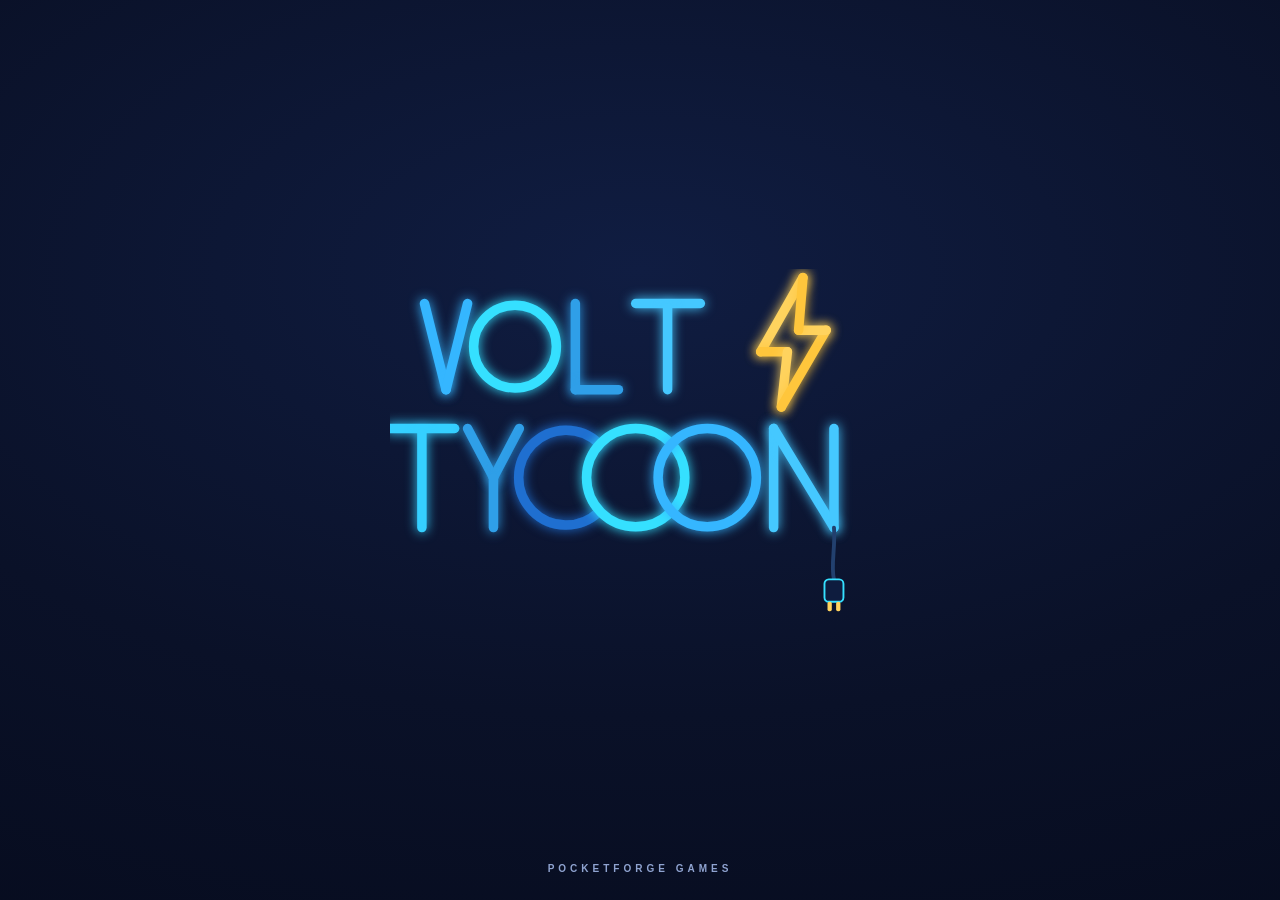
==== index.html @ 029d3f9e "Volt Tycoon web + privacy" ====
<!doctype html>
<html lang="en">
  <head>
    <meta charset="UTF-8" />
    <meta name="viewport" content="width=device-width, initial-scale=1.0, maximum-scale=1.0, user-scalable=no, viewport-fit=cover" />
    <meta name="theme-color" content="#0a1128" />
    <link rel="icon" href="./favicon.svg" type="image/svg+xml" />
    <title>Volt Tycoon</title>
    <script type="module" crossorigin src="./assets/index-CHQC8pPp.js"></script>
    <link rel="stylesheet" crossorigin href="./assets/index-B5p1JgAr.css">
  </head>
  <body>
    <!-- Açılış: logonun HER tüpü (harf çizgileri + şimşek kenarları) ayrı
         floresan lamba gibi dağınık sırayla pıtırdayarak yanar;
         fiş, N'nin dibinden kısa kabloyla sarkıp sallanır -->
    <div id="boot">
      <svg class="boot-logo" viewBox="20 0 580 420" xmlns="http://www.w3.org/2000/svg">
        <g class="boot-off">
          <path d="M60 40 L85 140"/><path d="M110 40 L85 140"/>
          <circle cx="165" cy="90" r="48"/>
          <path d="M235 40 V140"/><path d="M235 140 H285"/>
          <path d="M305 40 H380"/><path d="M342 45 V140"/>
          <path d="M499 10 L450 96"/><path d="M450 96 H481"/>
          <path d="M481 96 L474 160"/><path d="M474 160 L526 71"/>
          <path d="M526 71 H494"/><path d="M494 71 L499 10"/>
          <path d="M20 185 H95"/><path d="M57 190 V300"/>
          <path d="M110 185 L140 242"/><path d="M170 185 L140 242"/><path d="M140 242 V300"/>
          <path d="M262 202 A55 55 0 1 0 262 282"/>
          <circle cx="305" cy="242" r="57"/>
          <circle cx="388" cy="242" r="57"/>
          <path d="M465 300 V185"/><path d="M465 185 L535 300"/><path d="M535 300 V185"/>
        </g>
        <g class="boot-on">
          <path style="color:#35b6ff" d="M60 40 L85 140"/>
          <path style="color:#35b6ff" d="M110 40 L85 140"/>
          <circle style="color:#35e0ff" cx="165" cy="90" r="48"/>
          <path style="color:#2f9fe8" d="M235 40 V140"/>
          <path style="color:#2f9fe8" d="M235 140 H285"/>
          <path style="color:#45c8ff" d="M305 40 H380"/>
          <path style="color:#45c8ff" d="M342 45 V140"/>
          <path style="color:#ffd35e" d="M499 10 L450 96"/>
          <path style="color:#ffc63c" d="M450 96 H481"/>
          <path style="color:#ffd35e" d="M481 96 L474 160"/>
          <path style="color:#ffc63c" d="M474 160 L526 71"/>
          <path style="color:#ffd35e" d="M526 71 H494"/>
          <path style="color:#ffc63c" d="M494 71 L499 10"/>
          <path style="color:#35d0ff" d="M20 185 H95"/>
          <path style="color:#35d0ff" d="M57 190 V300"/>
          <path style="color:#2f9fe8" d="M110 185 L140 242"/>
          <path style="color:#2f9fe8" d="M170 185 L140 242"/>
          <path style="color:#2f9fe8" d="M140 242 V300"/>
          <path style="color:#1f6fd0" d="M262 202 A55 55 0 1 0 262 282"/>
          <circle style="color:#35e0ff" cx="305" cy="242" r="57"/>
          <circle style="color:#35b6ff" cx="388" cy="242" r="57"/>
          <path style="color:#45c8ff" d="M465 300 V185"/>
          <path style="color:#45c8ff" d="M465 185 L535 300"/>
          <path style="color:#45c8ff" d="M535 300 V185"/>
        </g>
        <g class="boot-plug">
          <path d="M535 300 C537 322 531 344 535 360" stroke="#22406e" stroke-width="4.5" fill="none" stroke-linecap="round"/>
          <g transform="translate(535 360)">
            <rect x="-11" y="0" width="22" height="26" rx="5" fill="#0e1c3e" stroke="#35e0ff" stroke-width="2.2"/>
            <circle cx="0" cy="10" r="3" fill="#35e0ff" class="boot-led"/>
            <rect x="-7.5" y="26" width="5" height="11" rx="2" fill="#ffd35e"/>
            <rect x="2.5" y="26" width="5" height="11" rx="2" fill="#ffd35e"/>
          </g>
        </g>
      </svg>
      <div class="boot-sub">POCKETFORGE GAMES</div>
    </div>
    <div id="app">
      <header id="hud"></header>
      <div id="eventbar"></div>
      <div id="debtbar"></div>
      <main id="content"></main>
      <div id="ticker"></div>
      <nav id="tabbar"></nav>
    </div>
    <div id="toasts"></div>
  </body>
</html>
---- assets/index-B5p1JgAr.css ----
:root{--bg-0: #060b1d;--bg-1: #0a1128;--bg-2: #0f1a3d;--panel: #101b3ccc;--panel-solid: #111c3e;--line: #223061;--text: #dfe9ff;--text-dim: #8fa3d0;--cyan: #3ef0c8;--blue: #41b0ff;--lime: #c8f43e;--gold: #ffd35e;--pink: #ff5e9b;--danger: #ff5e6c;--glow-cyan: 0 0 12px #3ef0c866;--glow-blue: 0 0 12px #41b0ff66;--radius: 14px}*{margin:0;padding:0;box-sizing:border-box;-webkit-tap-highlight-color:transparent}html,body{height:100%;background:#02040c;font-family:Segoe UI,Roboto,Helvetica Neue,Arial,sans-serif;color:var(--text);overflow:hidden;overscroll-behavior:none;user-select:none;-webkit-user-select:none}#app{position:relative;margin:0 auto;height:100dvh;max-width:460px;display:flex;flex-direction:column;background:radial-gradient(120% 45% at 50% -8%,#14306688 0%,transparent 60%),radial-gradient(90% 35% at 50% 108%,#0d3a5544 0%,transparent 60%),linear-gradient(180deg,var(--bg-1) 0%,var(--bg-0) 100%);box-shadow:0 0 60px #000}#app:before{content:"";position:absolute;top:0;right:0;bottom:0;left:0;pointer-events:none;background-image:linear-gradient(#3ef0c806 1px,transparent 1px),linear-gradient(90deg,#3ef0c806 1px,transparent 1px);background-size:36px 36px}#hud{z-index:5;display:flex;flex-direction:column;gap:6px;padding:calc(6px + env(safe-area-inset-top)) 14px 8px;background:linear-gradient(180deg,#0c153acc,#0c153a66);border-bottom:1px solid var(--line);-webkit-backdrop-filter:blur(6px);backdrop-filter:blur(6px)}.hud-brand{display:flex;align-items:center;justify-content:center;gap:8px;font-size:13px;font-weight:900;letter-spacing:5px;background:linear-gradient(90deg,var(--blue),var(--cyan) 45%,var(--lime));-webkit-background-clip:text;background-clip:text;color:transparent}.hud-brand .icon{width:13px;height:13px;color:var(--cyan);filter:drop-shadow(0 0 5px #3ef0c8aa)}.hud-stats{display:flex;align-items:center;gap:10px}.hud-stat{display:flex;align-items:center;gap:6px;height:42px;padding:0 12px;border-radius:999px;background:var(--panel);border:1px solid var(--line);font-weight:700;font-size:15px;letter-spacing:.3px}.hud-stat .icon{width:17px;height:17px}.hud-money{color:var(--lime);flex:1;min-width:0;justify-content:space-between}.hud-money .icon{color:var(--lime);filter:drop-shadow(0 0 5px #c8f43e88)}.hud-money-main{display:flex;align-items:center;gap:6px;min-width:0;white-space:nowrap}.hud-money-main .val{font-size:19px;font-weight:800}.hud-money-main .icon{width:21px;height:21px}.hud-money-side{display:flex;flex-direction:column;align-items:flex-end;justify-content:center;gap:1px;flex:none}.hud-money .rate{font-size:10px;font-weight:700;color:var(--text-dim);letter-spacing:.2px;font-variant-numeric:tabular-nums;white-space:nowrap}.hud-money .due{display:block;height:12px;line-height:12px;font-size:9.5px;font-weight:800;color:var(--danger);font-variant-numeric:tabular-nums;text-shadow:0 0 6px #ff5e6c55;white-space:nowrap}.loan-btns{display:flex;flex-direction:column;gap:6px;align-items:stretch}.loan-btns .btn{font-size:11px;padding:7px 10px;justify-content:center}.loan-btns .repay-loan .cost{font-size:10.5px}.hud-gems{color:#c9b6ff;background:#191040cc;border-color:#6b4ddb99}.hud-gems .icon{color:#c9b6ff;filter:drop-shadow(0 0 5px #a98aff)}.hud-boost{color:var(--gold);font-size:12px;display:none}.hud-boost.on{display:flex}.hud-gear{flex:none;width:42px;height:42px;display:grid;place-items:center;border-radius:999px;background:var(--panel);border:1px solid var(--line);color:var(--text-dim);cursor:pointer}.hud-gear .icon{width:18px;height:18px}.hud-gear:active{transform:scale(.94)}.hud-money.debt{color:var(--danger);border-color:#ff5e6c88}.hud-money.debt .icon{color:var(--danger);filter:drop-shadow(0 0 5px #ff5e6c88)}#debtbar{z-index:4;display:none;align-items:center;justify-content:center;padding:5px 14px;font-size:11.5px;font-weight:800;color:#fff0f0;background:linear-gradient(90deg,#b93a45,#e64f5c);box-shadow:0 0 12px #ff5e6c66;animation:debt-pulse 1s ease-in-out infinite}#debtbar.on{display:flex}@keyframes debt-pulse{0%,to{filter:brightness(1)}50%{filter:brightness(1.25)}}.bankrupt-modal{border-color:var(--danger);box-shadow:0 0 20px #ff5e6c66}.bankrupt-modal h2{color:var(--danger);text-shadow:0 0 10px #ff5e6c66}#eventbar{z-index:4;display:none;align-items:center;justify-content:space-between;gap:10px;padding:5px 14px;font-size:11.5px;font-weight:700;color:#0c1503;background:linear-gradient(90deg,#9be32f,var(--lime));box-shadow:0 0 12px #c8f43e55}#eventbar.on{display:flex}#eventbar.bad{color:#fff0f0;background:linear-gradient(90deg,#b93a45,#e64f5c);box-shadow:0 0 12px #ff5e6c55}#eventbar b{flex:none;font-variant-numeric:tabular-nums}.event-modal.good{border-color:var(--lime);box-shadow:0 0 16px #c8f43e55}.event-modal.bad{border-color:var(--danger);box-shadow:0 0 16px #ff5e6c55}.event-modal .event-badge{display:inline-block;font-size:10.5px;font-weight:800;letter-spacing:2px;padding:3px 10px;border-radius:6px;margin-bottom:10px;background:#1d1607;color:var(--gold);border:1px solid #ffd35e55}.event-modal.good h2{color:var(--lime);text-shadow:0 0 10px #c8f43e66}.event-modal.bad h2{color:var(--danger);text-shadow:0 0 10px #ff5e6c66}.event-modal .event-fx{font-size:15px;font-weight:800;color:var(--text);margin-top:4px}.event-modal .event-dur{margin-top:4px}#content{flex:1;overflow-y:auto;overflow-x:hidden;padding:14px 14px 20px;z-index:1;scrollbar-width:thin;scrollbar-color:var(--line) transparent;scrollbar-gutter:stable}.screen-title{font-size:20px;font-weight:800;letter-spacing:3px;text-align:center;color:var(--cyan);text-shadow:var(--glow-cyan);margin:4px 0 14px}.screen-sub{text-align:center;color:var(--text-dim);font-size:12px;margin:-8px 0 14px;letter-spacing:.5px}.cards{display:grid;grid-template-columns:1fr;gap:14px}.vcard.loc-unlock{background:radial-gradient(120% 80% at 85% 10%,#ffd35e14 0%,transparent 55%),linear-gradient(160deg,#241c08,#14204a 55%,#101b3c);border-color:#ffd35e77;animation:milestone-glow 2.4s ease-in-out infinite}@keyframes milestone-glow{0%,to{box-shadow:0 0 10px #ffd35e2e}50%{box-shadow:0 0 24px #ffd35e55}}.loc-unlock .loc-badge{display:inline-block;font-size:10px;font-weight:800;letter-spacing:2.5px;color:#241c08;background:linear-gradient(90deg,var(--gold),#ffe9a8);padding:3px 10px;border-radius:6px;margin-bottom:10px;box-shadow:0 0 10px #ffd35e66}.loc-unlock .vcard-icon{color:var(--gold);border-color:#ffd35e66;background:#1d1607}.loc-unlock .vcard-title{color:var(--gold);text-shadow:0 0 10px #ffd35e55;letter-spacing:2px}.loc-unlock .loc-lock{color:#ffd35e99}.loc-lock .icon,.loc-lock .icon svg{width:46px;height:46px}.vcard.locked .vcard-stock .icon,.vcard.locked .vcard-stock .icon svg{width:34px;height:34px}.btn-unlock.btn-milestone{background:linear-gradient(180deg,#ffca3a,#d99a12);color:#241c08;box-shadow:0 0 16px #ffd35e55,inset 0 1px #fff7}#boot{position:fixed;top:0;right:0;bottom:0;left:0;z-index:99;display:flex;flex-direction:column;align-items:center;justify-content:center;gap:30px;background:radial-gradient(120% 90% at 50% 30%,#101d42,#0a1128 55%,#060b1d);transition:opacity .4s ease}#boot.out{opacity:0;pointer-events:none}#boot .boot-logo{width:340px;height:auto}#boot .boot-logo path,#boot .boot-logo circle{fill:none;stroke-linecap:round;stroke-linejoin:round}#boot .boot-off path,#boot .boot-off circle{stroke:#13264e;stroke-width:11}#boot .boot-on path,#boot .boot-on circle{stroke:currentColor;stroke-width:11;opacity:0;filter:drop-shadow(0 0 7px currentColor);animation:boot-tube 1.7s ease-out forwards}#boot .boot-on>*:nth-child(1){animation-delay:.3s}#boot .boot-on>*:nth-child(2){animation-delay:1.15s}#boot .boot-on>*:nth-child(3){animation-delay:.7s}#boot .boot-on>*:nth-child(4){animation-delay:1.5s}#boot .boot-on>*:nth-child(5){animation-delay:.2s}#boot .boot-on>*:nth-child(6){animation-delay:.95s}#boot .boot-on>*:nth-child(7){animation-delay:1.8s}#boot .boot-on>*:nth-child(8){animation-delay:.1s}#boot .boot-on>*:nth-child(9){animation-delay:.9s}#boot .boot-on>*:nth-child(10){animation-delay:1.6s}#boot .boot-on>*:nth-child(11){animation-delay:.5s}#boot .boot-on>*:nth-child(12){animation-delay:2.05s}#boot .boot-on>*:nth-child(13){animation-delay:1.3s}#boot .boot-on>*:nth-child(14){animation-delay:.6s}#boot .boot-on>*:nth-child(15){animation-delay:1.4s}#boot .boot-on>*:nth-child(16){animation-delay:2.15s}#boot .boot-on>*:nth-child(17){animation-delay:.4s}#boot .boot-on>*:nth-child(18){animation-delay:1.7s}#boot .boot-on>*:nth-child(19){animation-delay:1s}#boot .boot-on>*:nth-child(20){animation-delay:1.55s}#boot .boot-on>*:nth-child(21){animation-delay:.45s}#boot .boot-on>*:nth-child(22){animation-delay:1.25s}#boot .boot-on>*:nth-child(23){animation-delay:2.3s}#boot .boot-on>*:nth-child(24){animation-delay:.8s}@keyframes boot-tube{0%{opacity:0}10%{opacity:.85}14%{opacity:.08}26%{opacity:.7}32%{opacity:.12}44%{opacity:.95}50%{opacity:.25}62%{opacity:1}to{opacity:1}}#boot .boot-plug{transform-box:view-box;transform-origin:535px 300px;animation:boot-swing 1.9s ease-in-out infinite alternate}@keyframes boot-swing{0%{transform:rotate(-9deg)}to{transform:rotate(9deg)}}#boot .boot-led{animation:scn-blink 1.1s ease-in-out infinite}#boot .boot-sub{position:absolute;bottom:26px;left:0;right:0;text-align:center;font-size:10px;letter-spacing:4px;color:var(--text-dim);font-weight:700}@media(min-width:640px){#boot .boot-logo{width:500px}}.scene{position:relative;height:96px;overflow:hidden;border:1px solid var(--line);border-radius:var(--radius);background:linear-gradient(180deg,#060c1e,#0c193a 70%,#0f2148);margin-bottom:2px}.scene .scene-art{position:absolute;top:0;right:0;bottom:0;left:0}.scene svg{position:absolute;top:0;right:0;bottom:0;left:0;width:100%;height:100%}.scene:after{content:"";position:absolute;left:0;right:0;bottom:6px;height:2px;background:linear-gradient(90deg,transparent,#35e0ff77 15%,#35e0ff77 85%,transparent);box-shadow:0 0 8px #35e0ff55;pointer-events:none}.scene .scene-sign{position:absolute;top:6px;left:10px;z-index:1;max-width:46%;font-size:11px;font-weight:900;letter-spacing:1.5px;text-transform:uppercase;color:var(--gold);text-shadow:0 0 10px #ffd35e88,0 0 3px #ffd35e;white-space:nowrap;overflow:hidden;text-overflow:ellipsis;opacity:.92}.rep-row{display:flex;align-items:center;gap:10px;padding:7px 0;border-bottom:1px solid #1a2a55;font-size:12px}.rep-row:last-child{border-bottom:none}.rep-row .rep-name{flex:1;min-width:0;font-weight:700;overflow:hidden;text-overflow:ellipsis;white-space:nowrap}.rep-row .rep-stars{flex:none;color:var(--gold);font-size:11px;letter-spacing:1px;text-shadow:0 0 6px #ffd35e55}.rep-row .rep-stars.neg{color:var(--danger);text-shadow:0 0 6px #ff5e6c55}.rep-row .rep-bonus{flex:none;min-width:38px;text-align:right;font-weight:800;color:var(--lime);font-variant-numeric:tabular-nums}.rep-row .rep-bonus.neg{color:var(--danger)}.company-modal .company-input{width:100%;margin-top:12px;padding:11px 14px;font-size:15px;font-weight:700;text-align:center;color:var(--text);background:#0a1430;border:1px solid var(--line);border-radius:10px;outline:none;user-select:text;-webkit-user-select:text}.company-modal .company-input:focus{border-color:var(--gold);box-shadow:0 0 10px #ffd35e44}@keyframes scn-blink{0%,to{opacity:1}50%{opacity:.15}}.scn-beacon{animation:scn-blink 1.8s ease-in-out infinite}@keyframes scn-glowpulse{0%,to{opacity:.9}50%{opacity:.55}}.scn-doorglow{animation:scn-glowpulse 3.2s ease-in-out infinite}.scn-tip{animation:scn-glowpulse 2.4s ease-in-out infinite}.ipo-panel{border-color:#ffd35e66;box-shadow:0 0 10px #ffd35e22}.ipo-panel .ipo-row{font-size:12px;font-weight:700;color:var(--text-dim);padding:2px 0}.ipo-panel .ipo-row:first-child{color:var(--gold)}.btn-mark{width:100%;margin-top:8px;padding:8px;font-size:11px;font-weight:800;letter-spacing:.5px;color:var(--gold);background:linear-gradient(180deg,#241d08,#191405);border:1.4px solid #ffd35e88;border-radius:10px;box-shadow:0 0 8px #ffd35e22;white-space:nowrap;overflow:hidden;text-overflow:ellipsis}.btn-mark:active{box-shadow:0 0 14px #ffd35e66}.btn-mark:disabled{opacity:.45;box-shadow:none}.vcard-title .mk-badge{font-size:11px;font-weight:900;color:var(--gold);text-shadow:0 0 8px #ffd35e66;letter-spacing:.5px}.mat-strip{display:none;align-items:center;justify-content:space-between;gap:6px;min-height:46px;padding:11px 14px;background:var(--panel);border:1px solid var(--line);border-radius:var(--radius);cursor:pointer;-webkit-user-select:none;user-select:none}.mat-strip.on{display:flex}.mat-cell{display:inline-flex;align-items:center;gap:5px;font-size:12px;font-weight:800;font-variant-numeric:tabular-nums}.mat-cell .icon svg{width:16px;height:16px}.mat-cell b{color:var(--text)}.mat-cell small{font-size:9.5px;font-weight:700;color:var(--text-dim)}.mat-cell.low b{color:var(--danger)}.mat-cell.low{animation:debt-pulse 1.4s ease-in-out infinite}.vcard-head .recipe{display:flex;flex-direction:column;justify-content:center;gap:1px;margin-left:20px;font-size:10px;font-weight:700;color:var(--text-dim)}.recipe .rc{display:inline-flex;align-items:center;gap:3px;font-variant-numeric:tabular-nums;line-height:1.3}.recipe .rc .icon svg{width:12px;height:12px}.recipe .rc.short{color:var(--danger)!important;animation:debt-pulse 1.4s ease-in-out infinite}.mat-row{display:flex;flex-direction:column;gap:7px;padding:10px 0;border-bottom:1px solid #1a2a55}.mat-row:last-child{border-bottom:none}.mat-row .mat-top{display:flex;align-items:center;justify-content:space-between;gap:10px}.mat-row .mat-name{display:inline-flex;align-items:center;gap:6px;font-size:12.5px;font-weight:800}.mat-row .mat-name .icon svg{width:16px;height:16px}.mat-row .mat-price{text-align:right;font-size:12px;font-weight:800;font-variant-numeric:tabular-nums}.mat-row .mat-price.up{color:var(--danger)}.mat-row .mat-price.down{color:var(--lime)}.mat-row .mat-ctrl{display:grid;grid-template-columns:1fr 126px 84px;align-items:center;gap:6px}.mat-row .mat-btns{display:contents}.mat-row .mat-stockbar{position:relative;min-width:0;height:26px;background:#0a1430;border:1px solid var(--line);border-radius:8px;overflow:hidden}.mat-row .mat-stockbar .fill{position:absolute;top:0;right:0;bottom:0;left:0;width:0;opacity:.35;transition:width .3s ease}.mat-row .mat-stockbar b{position:absolute;top:0;right:0;bottom:0;left:0;display:flex;align-items:center;justify-content:center;font-size:10px;font-weight:800;font-variant-numeric:tabular-nums;padding:0 6px;overflow:hidden;white-space:nowrap}.mat-row .mat-btns .btn{width:100%;padding:6px 4px;font-size:10.5px;white-space:nowrap;text-align:center;overflow:hidden;text-overflow:ellipsis}@media(max-width:400px){.mat-row .mat-ctrl{grid-template-columns:1fr 112px 74px}.mat-row .mat-btns .btn{font-size:10px}}.btn.btn-supply{background:linear-gradient(180deg,#123152,#0c2038);border:1.4px solid var(--cyan);color:var(--cyan);font-weight:800;box-shadow:0 0 8px #3ef0c833,inset 0 0 8px #3ef0c81a}.btn.btn-supply:active{box-shadow:0 0 14px #3ef0c866}.btn.btn-supply:disabled{opacity:.4;box-shadow:none}.ct-box{display:flex;flex-direction:column;gap:6px}.ct-box:not(:empty){margin-bottom:4px}.ct-row{position:relative;overflow:hidden;display:flex;align-items:center;justify-content:space-between;gap:8px;min-height:32px;padding:5px 12px;background:#14204a;border:1px solid #ffd35e66;border-radius:var(--radius);font-size:11.5px;font-weight:700;cursor:pointer;box-shadow:0 0 8px #ffd35e22;-webkit-user-select:none;user-select:none}.ct-row .ct-fill{position:absolute;top:0;right:0;bottom:0;left:0;width:0;background:linear-gradient(90deg,#d99a1230,#ffd35e42);transition:width .3s ease;pointer-events:none}.ct-row .ct-l{position:relative;flex:1;min-width:0;white-space:nowrap;overflow:hidden;text-overflow:ellipsis}.ct-row .ct-l b{color:var(--gold);font-variant-numeric:tabular-nums}.ct-row .ct-r{position:relative;flex:none;color:var(--gold);font-weight:800;font-variant-numeric:tabular-nums}.ct-row.ready{border-color:var(--gold);box-shadow:0 0 12px #ffd35e66}.ct-row.ready .ct-r{color:#1c1503;background:linear-gradient(90deg,#d99a12,var(--gold));padding:3px 9px;border-radius:8px;box-shadow:0 0 8px #ffd35e88}.ct-row.late{border-color:var(--danger);box-shadow:0 0 12px #ff5e6c44;animation:debt-pulse 1.2s ease-in-out infinite}.ct-row.late:not(.ready) .ct-r{color:var(--danger)}.ct-modal h2 .ct-stars{color:var(--gold);font-size:12px;margin-left:6px;letter-spacing:2px}.ct-modal h2 .ct-stars.neg{color:var(--danger);text-shadow:0 0 6px #ff5e6c55}.ct-wants{font-size:13px;color:var(--text);margin-top:2px}.ct-gems{color:#c9b6ff;text-shadow:0 0 8px #a98aff66}.ct-vs{font-size:11px;font-weight:800}.ct-vs.up{color:var(--lime)}.ct-vs.down{color:var(--danger)}.btn-auto.paused{background:#2a1a0e;border-color:#6b4a1e;color:var(--gold);cursor:pointer}.loc-title{display:flex;align-items:center;justify-content:center;gap:9px;margin:18px 2px 3px;font-size:14.5px;font-weight:800;letter-spacing:3px;color:var(--cyan);text-shadow:0 0 8px #3ef0c855}.loc-title:first-child{margin-top:4px}.loc-title .icon{width:15px;height:15px;flex:none;filter:drop-shadow(0 0 5px currentColor)}.loc-title:before,.loc-title:after{content:"";flex:1;height:1px;max-width:70px}.loc-title:before{background:linear-gradient(90deg,transparent,var(--line))}.loc-title:after{background:linear-gradient(90deg,var(--line),transparent)}.loc-motto{text-align:center;font-size:11.5px;font-style:italic;color:var(--text-dim);letter-spacing:.4px;margin-bottom:12px}.loc-header{display:flex;align-items:center;gap:8px;margin:16px 2px 10px;font-size:12px;font-weight:800;letter-spacing:2.5px;color:var(--text-dim)}.loc-header .icon{width:16px;height:16px;color:var(--cyan)}.loc-header:after{content:"";flex:1;height:1px;background:linear-gradient(90deg,var(--line),transparent)}.loc-header:first-of-type{margin-top:4px}.vcard{position:relative;background:var(--panel);border:1px solid var(--line);border-radius:var(--radius);padding:12px;overflow:hidden}.vcard:before{content:"";position:absolute;left:0;top:0;bottom:0;width:3px;background:var(--accent, var(--cyan));box-shadow:0 0 10px var(--accent, var(--cyan))}.vcard-head{display:flex;gap:12px;align-items:center;min-height:88px}.vcard-icon{width:62px;height:62px;flex:none;display:grid;place-items:center;border-radius:12px;background:#0a1330;border:1px solid var(--line);color:var(--accent, var(--cyan))}.vcard-icon .icon{width:46px;height:46px;filter:drop-shadow(0 0 6px currentColor)}.vcard-title{font-size:17px;font-weight:800;letter-spacing:1px}.vcard-class{font-size:11px;color:var(--text-dim);letter-spacing:.4px}.vcard-price{margin-top:3px;font-size:13px;color:var(--lime);font-weight:700}.vcard-stock{margin-left:auto;text-align:right;font-size:12px;color:var(--text-dim)}.vcard-stock b{display:block;font-size:19px;color:var(--text)}.vcard-stock.full b{color:var(--gold)}.line-row{display:grid;grid-template-columns:96px 1fr 52px;align-items:center;gap:10px;margin-top:10px}.bar{flex:1;height:22px;border-radius:8px;background:#0a1330;border:1px solid var(--line);overflow:hidden;position:relative}.bar-fill{height:100%;width:0%;border-radius:7px;transition:width .12s linear;background:linear-gradient(90deg,var(--blue),var(--cyan));box-shadow:0 0 10px #3ef0c855}.bar-fill.sellbar{background:linear-gradient(90deg,#9a6bff,var(--pink));box-shadow:0 0 10px #ff5e9b55}.bar-label{position:absolute;top:0;right:0;bottom:0;left:0;display:grid;place-items:center;font-size:10.5px;font-weight:700;letter-spacing:1px;color:#ffffffd9;text-shadow:0 1px 3px #000}button{font-family:inherit;border:none;cursor:pointer;color:inherit;background:none}.btn{display:inline-flex;align-items:center;justify-content:center;gap:6px;padding:9px 14px;border-radius:10px;font-size:13px;font-weight:800;letter-spacing:1px;border:1px solid transparent;transition:transform .06s,filter .15s}.btn:active{transform:scale(.96)}.btn .icon{width:15px;height:15px}.btn-produce{width:100%;background:linear-gradient(180deg,#1391e6,#0d6cbe);color:#eaf6ff;box-shadow:var(--glow-blue),inset 0 1px #fff3}.btn-sell{width:100%;background:linear-gradient(180deg,#e64f8f,#b93a74);color:#ffeef6;box-shadow:0 0 12px #ff5e9b44,inset 0 1px #fff3}.btn-buy{background:#0a1330;border-color:var(--line);color:var(--text);width:100%;justify-content:space-between;padding:6px 8px;min-height:46px;letter-spacing:0;overflow:hidden}.btn-buy .cost{color:var(--lime);font-weight:800;font-size:11px;flex:none;margin-left:6px;white-space:nowrap}.btn-buy.cant .cost{color:var(--danger)}.btn-buy .cost.over{color:var(--gold)}.btn-buy.cant .cost.over{color:var(--danger)}.btn-buy .who{display:flex;align-items:center;gap:5px;font-weight:600;font-size:11px;flex:1;min-width:0;text-align:left}.btn-buy .who>span{line-height:1.15}.btn-buy .who .icon{width:14px;height:14px;flex:none;color:var(--blue)}.btn:disabled,.btn.disabled{filter:grayscale(.7) brightness(.65);cursor:default;box-shadow:none}.btn-auto{background:#0e2a22;border-color:#1e6b52;color:var(--cyan);width:100%;cursor:default;font-size:10px;letter-spacing:.4px;padding-left:4px;padding-right:4px;white-space:nowrap}.btn-unlock{width:100%;background:linear-gradient(180deg,#22b573,#178a56);color:#eafff5;box-shadow:0 0 14px #22b57355,inset 0 1px #fff3;padding:12px;font-size:14px}.btn-gem{background:#191040;border-color:#6b4ddb99;color:#c9b6ff;font-size:11px;padding:6px 9px;box-shadow:0 0 10px #7b5cff33}.btn-gem .icon{filter:drop-shadow(0 0 4px #a98aff)}.btn-gem.cant{filter:grayscale(.8) brightness(.55);box-shadow:none}.line-row .btn-gem{width:100%;padding:6px 4px}.btn-ad{background:linear-gradient(180deg,#e6a013,#bd7f0d);color:#fff8e6;box-shadow:0 0 12px #ffd35e44,inset 0 1px #fff3}.btn-danger{background:linear-gradient(180deg,#e64f5c,#b93a45);color:#ffeef0}.staff-grid{display:grid;grid-template-columns:1fr 1fr;gap:8px;margin-top:10px}.staff-cell{display:flex;flex-direction:column;gap:4px}.staff-info{font-size:10.5px;color:var(--text-dim);padding-left:2px}.vcard.locked{filter:saturate(.4)}.vcard.locked .vcard-icon{color:var(--text-dim)}.locked-row{display:flex;align-items:center;gap:10px;margin-top:10px}.locked-row .lockmsg{flex:1;color:var(--text-dim);font-size:12px;display:flex;gap:8px;align-items:center}.locked-row .lockmsg .icon{width:18px;height:18px}#ticker{z-index:4;display:flex;align-items:center;gap:8px;border-top:1px solid var(--line);background:#081027ee;padding:5px 0 5px 10px;overflow:hidden;white-space:nowrap;font-size:11.5px;color:var(--text-dim)}#ticker .tk-badge{flex:none;color:var(--gold);font-weight:800;font-size:10px;letter-spacing:1.5px;border:1px solid #ffd35e55;padding:2px 7px;border-radius:6px;background:#1d1607}#ticker .tk-wrap{flex:1;overflow:hidden}#ticker .tk-text{display:inline-block;padding-left:100%;animation:ticker-scroll 18s linear infinite}@keyframes ticker-scroll{0%{transform:translate(0)}to{transform:translate(-100%)}}#tabbar{z-index:5;display:flex;border-top:1px solid var(--line);background:linear-gradient(0deg,#0c153a,#0c153acc);padding-bottom:env(safe-area-inset-bottom);-webkit-backdrop-filter:blur(6px);backdrop-filter:blur(6px)}.tab{flex:1;display:flex;flex-direction:column;align-items:center;gap:3px;padding:8px 2px 9px;color:var(--text-dim);font-size:9.5px;font-weight:700;letter-spacing:.4px}.tab .icon{width:21px;height:21px}.tab.active{color:var(--cyan)}.tab.active .icon{filter:drop-shadow(0 0 6px currentColor)}.tab .dot{position:absolute;margin-left:26px;width:8px;height:8px;border-radius:50%;background:var(--gold);box-shadow:0 0 8px var(--gold);display:none}.tab.notify .dot{display:block}.panel{background:var(--panel);border:1px solid var(--line);border-radius:var(--radius);padding:12px;margin-bottom:12px}.panel-row{display:flex;align-items:center;gap:12px}.panel-icon{width:44px;height:44px;flex:none;display:grid;place-items:center;border-radius:10px;background:#0a1330;border:1px solid var(--line);color:var(--blue)}.panel-icon .icon{width:30px;height:30px;filter:drop-shadow(0 0 5px currentColor)}.panel-name{font-weight:800;font-size:14px;letter-spacing:.4px}.panel-desc{font-size:11.5px;color:var(--text-dim);margin-top:2px;line-height:1.35}.panel-side{margin-left:auto;text-align:right;flex:none}.panel .lvl{font-size:10.5px;color:var(--cyan);font-weight:700;letter-spacing:1px}.rp-badge{display:flex;align-items:center;justify-content:center;gap:8px;font-size:15px;font-weight:800;color:var(--cyan);margin-bottom:12px}.rp-badge .icon{width:19px;height:19px;filter:drop-shadow(0 0 6px currentColor)}.claim-panel{text-align:center}.claim-bar{height:26px;margin:10px 0}.claim-bar .bar-fill{background:linear-gradient(90deg,#7be641,var(--lime));box-shadow:0 0 12px #c8f43e66}.btn-claim{width:100%;padding:12px;font-size:15px;background:linear-gradient(180deg,#9be32f,#6faf13);color:#0c1503;box-shadow:0 0 16px #c8f43e55,inset 0 1px #fff5}.claim-gem-row{margin-top:8px;display:flex;gap:8px;justify-content:center}.bar-rate{position:absolute;right:7px;top:50%;transform:translateY(-50%);font-size:9px;font-weight:700;letter-spacing:.3px;color:#fff8;text-shadow:0 1px 2px #000;pointer-events:none;font-variant-numeric:tabular-nums}.tl-panel{padding:12px 10px 8px}.tl-panel .panel-name{margin:0 4px 6px}.tl-legend{display:flex;gap:12px;margin:0 4px 8px;font-size:9.5px;font-weight:700;letter-spacing:.5px;color:var(--text-dim)}.tl-legend i{display:inline-block;width:10px;height:3px;border-radius:2px;margin-right:5px;vertical-align:middle}.tl-wrap{position:relative;touch-action:pan-y}.tl-wrap svg{width:100%;height:auto;display:block}.tl-grid{stroke:#1a2650;stroke-width:1}.tl-zero{stroke:#3a4a7a;stroke-width:1;stroke-dasharray:3 3}.tl-line{fill:none;stroke-width:2;stroke-linejoin:round;stroke-linecap:round}.tl-cross{stroke:#8fa3d0;stroke-width:1;stroke-dasharray:2 3}.tl-ylab{fill:var(--text-dim);font-size:8px;text-anchor:end;font-weight:600}.tl-xlab{fill:var(--text-dim);font-size:8px;font-weight:600}.tl-tip{display:none;position:absolute;top:2px;transform:translate(-50%);background:#0a1330f0;border:1px solid var(--line);border-radius:8px;padding:4px 8px;font-size:9.5px;font-weight:700;white-space:nowrap;pointer-events:none;z-index:3}.tl-tip b{color:var(--text);margin-right:6px;font-weight:800}.tl-tip span{margin-left:6px;font-variant-numeric:tabular-nums}.chart{display:flex;flex-direction:column;gap:8px}.chart-row{display:grid;grid-template-columns:74px 1fr 64px;align-items:center;gap:8px}.chart-name{font-size:11px;font-weight:700;color:var(--text-dim);overflow:hidden;text-overflow:ellipsis;white-space:nowrap}.chart-track{height:14px;border-radius:6px;background:#0a1330;border:1px solid var(--line);overflow:hidden}.chart-fill{height:100%;width:0%;border-radius:5px;transition:width .4s ease;box-shadow:0 0 8px currentColor}.chart-val{font-size:11px;font-weight:800;color:var(--lime);text-align:right;font-variant-numeric:tabular-nums}.plist{padding:8px 10px}.plist-row{display:grid;grid-template-columns:minmax(0,1.25fr) 1fr 1fr 1fr;align-items:center;gap:6px;padding:7px 4px;border-bottom:1px solid #18244d}.plist-row:last-child{border-bottom:none}.plist-head{font-size:8.5px;font-weight:800;letter-spacing:.6px;color:var(--text-dim);padding:3px 4px 6px}.plist-head span:not(:first-child),.plist-row>span:not(.pl-name){text-align:right;font-size:11px;font-weight:700;font-variant-numeric:tabular-nums}.pl-rev{color:var(--lime)}.pl-spent{color:var(--text-dim)}.pl-net{color:var(--lime)}.pl-net.neg{color:var(--danger)}.pl-name{display:flex;align-items:center;gap:7px;min-width:0}.pl-icon{width:22px;height:22px;flex:none;display:inline-grid;place-items:center}.pl-icon .icon{width:22px;height:22px;filter:drop-shadow(0 0 4px currentColor)}.pl-nm{font-size:11.5px;font-weight:700;line-height:1.15;min-width:0;overflow:hidden;text-overflow:ellipsis;white-space:nowrap}.pl-nm small{display:block;font-size:9px;color:var(--text-dim);font-weight:600}.pl-nm .pl-rate{color:#9db83a;font-variant-numeric:tabular-nums}.pl-nm .pl-rate:empty{display:none}.stat-grid{display:grid;grid-template-columns:1fr 1fr 1fr;gap:8px;margin-bottom:14px}.stat-box{background:var(--panel);border:1px solid var(--line);border-radius:12px;padding:10px 6px;text-align:center}.stat-box b{display:block;font-size:16px;color:var(--cyan)}.stat-box span{font-size:10px;color:var(--text-dim)}.ach{opacity:.45}.ach.earned{opacity:1}.ach.earned .panel-icon{color:var(--gold)}.modal-overlay{position:fixed;top:0;right:0;bottom:0;left:0;z-index:50;background:#02040ccc;display:grid;place-items:center;-webkit-backdrop-filter:blur(3px);backdrop-filter:blur(3px)}.modal{width:min(88vw,380px);background:linear-gradient(180deg,var(--bg-2),var(--panel-solid));border:1px solid var(--cyan);box-shadow:var(--glow-cyan);border-radius:18px;padding:20px;text-align:center}.modal h2{font-size:18px;letter-spacing:2px;color:var(--cyan);text-shadow:var(--glow-cyan);margin-bottom:10px}.modal .wb-grid{display:grid;grid-template-columns:1fr 1fr 1fr;gap:8px;margin:14px 0}.modal .wb-cell{background:#0a1330;border:1px solid var(--line);border-radius:10px;padding:10px 4px}.modal .wb-cell b{display:block;font-size:15px;color:var(--lime)}.modal .wb-cell span{font-size:10px;color:var(--text-dim)}.modal .modal-btns{display:flex;gap:10px;margin-top:14px}.modal .modal-btns .btn{flex:1;padding:12px}.modal p{font-size:13px;color:var(--text-dim);line-height:1.4}.ad-modal{border-color:var(--gold);box-shadow:0 0 14px #ffd35e55}.ad-title{font-weight:800;margin-top:12px}.ad-note{font-size:11px;color:var(--text-dim);margin-top:6px}.ad-spinner{width:40px;height:40px;margin:6px auto;border-radius:50%;border:3px solid var(--line);border-top-color:var(--gold);animation:spin .9s linear infinite}@keyframes spin{to{transform:rotate(360deg)}}#toasts{position:fixed;z-index:60;left:50%;transform:translate(-50%);top:calc(76px + env(safe-area-inset-top));display:flex;flex-direction:column;gap:6px;align-items:center;pointer-events:none;width:max-content;max-width:92vw}.toast{background:#0f1a3df2;border:1px solid var(--cyan);box-shadow:var(--glow-cyan);color:var(--text);padding:8px 16px;border-radius:999px;font-size:12.5px;font-weight:600;animation:toast-in .25s ease,toast-out .4s ease 2.4s forwards}.toast.gold{border-color:var(--gold);box-shadow:0 0 12px #ffd35e66}.toast.err{border-color:var(--danger);box-shadow:0 0 12px #ff5e6c55}@keyframes toast-in{0%{opacity:0;transform:translateY(-8px)}}@keyframes toast-out{to{opacity:0;transform:translateY(-8px)}}.tut-story .tut-emoji{font-size:34px;margin-bottom:6px}.tut-story p{font-size:13.5px;line-height:1.55;color:var(--text)}.tut-bubble{position:fixed;z-index:40;left:50%;transform:translate(-50%);bottom:calc(env(safe-area-inset-bottom) + 96px);width:min(92vw,420px);display:flex;align-items:center;gap:10px;padding:10px 12px;border-radius:14px;background:linear-gradient(180deg,#1a2c5f,#12204a);border:1px solid var(--gold);box-shadow:0 0 16px #ffd35e44,0 6px 20px #000a;animation:tut-in .3s ease}@keyframes tut-in{0%{opacity:0;transform:translate(-50%) translateY(10px)}}.tut-bubble .tut-text{flex:1;font-size:12.5px;line-height:1.4;font-weight:600}.tut-bubble .tut-btns{display:flex;gap:6px;flex:none}.tut-bubble .tut-next{background:linear-gradient(180deg,#ffca3a,#d99a12);color:#241c08;font-size:11px;padding:7px 12px}.tut-bubble .tut-skip{background:#0a1330;border:1px solid var(--line);color:var(--text-dim);font-size:11px;padding:7px 10px}.tut-glow{position:relative;z-index:6;box-shadow:0 0 0 3px var(--gold),0 0 18px #ffd35ecc!important;animation:tut-pulse 1.1s ease-in-out infinite}@keyframes tut-pulse{0%,to{box-shadow:0 0 0 3px var(--gold),0 0 10px #ffd35e88}50%{box-shadow:0 0 0 3px var(--gold),0 0 24px #ffd35eee}}.float-money{position:fixed;z-index:45;font-weight:800;font-size:14px;color:var(--lime);text-shadow:0 0 8px #c8f43e99,0 1px 2px #000;pointer-events:none;animation:float-up .9s ease-out forwards}@keyframes float-up{0%{opacity:1;transform:translateY(0)}to{opacity:0;transform:translateY(-46px)}}.settings-row{display:flex;align-items:center;justify-content:space-between;gap:12px;padding:14px 16px;font-size:14px;font-weight:600;margin-bottom:14px}.legal-panel{padding:14px 16px}.seg{display:flex;gap:6px;flex-wrap:wrap;justify-content:flex-end}.lang-select{font-family:inherit;font-size:13px;font-weight:700;color:var(--cyan);background:#0a1330;border:1px solid var(--line);border-radius:10px;padding:9px 34px 9px 12px;cursor:pointer;color-scheme:dark;-moz-appearance:none;appearance:none;-webkit-appearance:none;background-image:linear-gradient(45deg,transparent 50%,var(--cyan) 50%),linear-gradient(135deg,var(--cyan) 50%,transparent 50%);background-position:calc(100% - 18px) 55%,calc(100% - 13px) 55%;background-size:5px 5px,5px 5px;background-repeat:no-repeat}.lang-select:focus{outline:none;border-color:var(--cyan);box-shadow:var(--glow-cyan)}.seg .btn{padding:7px 14px;background:#0a1330;border:1px solid var(--line);color:var(--text-dim)}.seg .btn.on{color:var(--cyan);border-color:var(--cyan);box-shadow:var(--glow-cyan)}.about{text-align:center;color:var(--text-dim);font-size:11px;margin-top:18px}.legal-panel .seg .btn{font-size:11px}.legal-text{font-size:10.5px;color:var(--text-dim);line-height:1.45;margin-top:6px}.legal-modal{text-align:left;max-height:80dvh;display:flex;flex-direction:column}.legal-modal h2{text-align:center;font-size:15px}.legal-body{overflow-y:auto;font-size:12px;color:var(--text-dim);line-height:1.55;white-space:pre-line;padding-right:4px}.icon{display:inline-grid;place-items:center}.icon svg{width:100%;height:100%;display:block}@media(min-width:700px){#app{max-width:800px}.cards{grid-template-columns:1fr 1fr;align-items:start}.screen-title,.screen-sub,#content>.panel,#content>.stat-grid,#content>.rp-badge,#content>.settings-row,#content>.about{max-width:620px;margin-left:auto;margin-right:auto}.tab{font-size:11px}.tab .icon{width:24px;height:24px}}@media(min-width:1000px){#app{max-width:1100px}.cards{grid-template-columns:1fr 1fr 1fr}.screen-title{font-size:18px;margin-top:0}.screen-sub{margin-bottom:10px}}
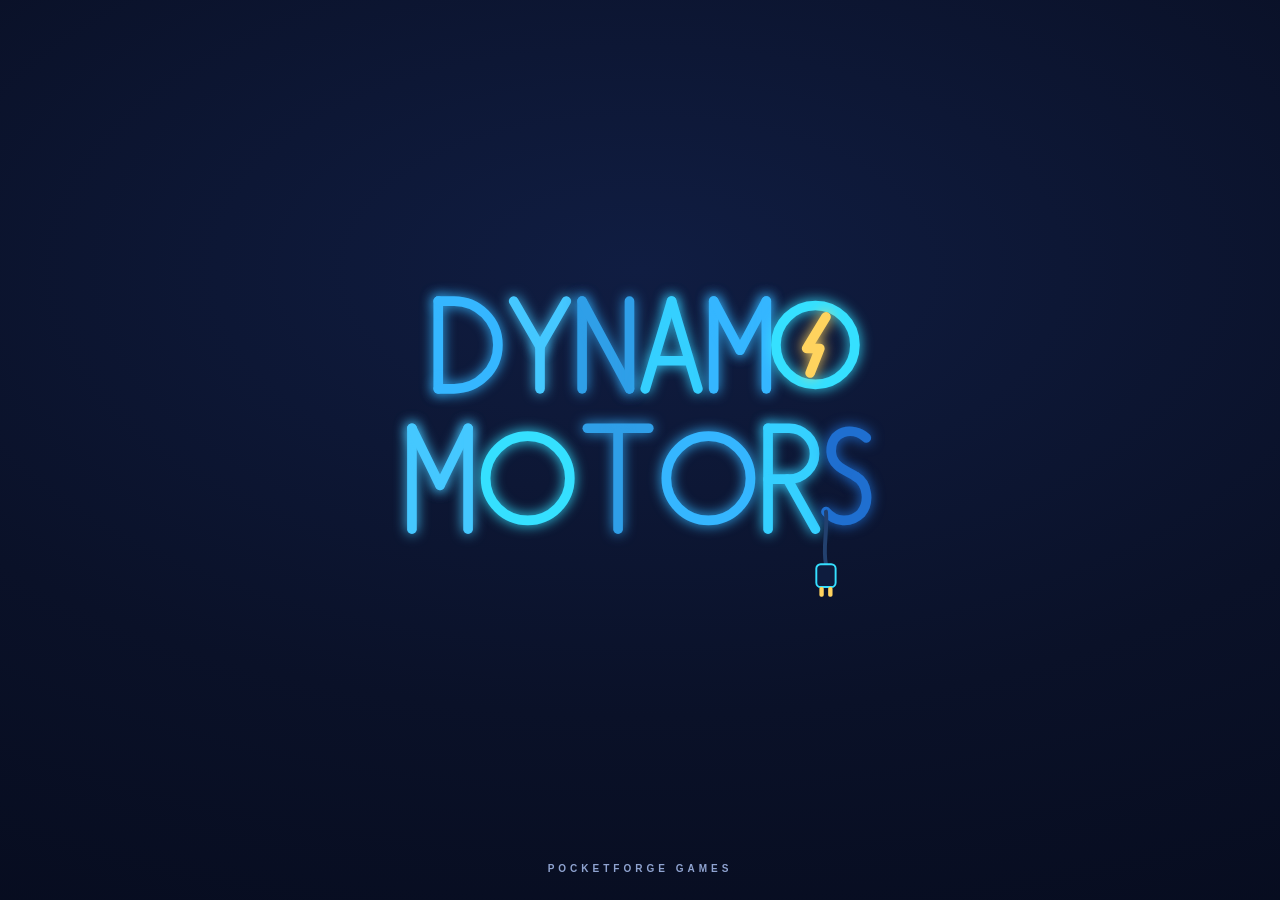
==== commit 52b16d55: "Dynamo Motors yeniden markalama" ====
--- a/index.html
+++ b/index.html
@@ -5,60 +5,68 @@
     <meta name="viewport" content="width=device-width, initial-scale=1.0, maximum-scale=1.0, user-scalable=no, viewport-fit=cover" />
     <meta name="theme-color" content="#0a1128" />
     <link rel="icon" href="./favicon.svg" type="image/svg+xml" />
-    <title>Volt Tycoon</title>
-    <script type="module" crossorigin src="./assets/index-CHQC8pPp.js"></script>
-    <link rel="stylesheet" crossorigin href="./assets/index-B5p1JgAr.css">
+    <title>Dynamo Motors</title>
+    <script type="module" crossorigin src="./assets/index-pUpncizz.js"></script>
+    <link rel="stylesheet" crossorigin href="./assets/index-BoToTRF7.css">
   </head>
   <body>
-    <!-- Açılış: logonun HER tüpü (harf çizgileri + şimşek kenarları) ayrı
-         floresan lamba gibi dağınık sırayla pıtırdayarak yanar;
-         fiş, N'nin dibinden kısa kabloyla sarkıp sallanır -->
+    <!-- Açılış: DYNAMO MOTORS logosunun HER tüpü ayrı floresan lamba gibi
+         dağınık sırayla pıtırdayarak yanar; şimşek DYNAMO'nun son O'sunun
+         içindedir (dinamo/bobin göndermesi); fiş, MOTORS'un S'sinin ucundan
+         kısa kabloyla sarkıp sallanır -->
     <div id="boot">
-      <svg class="boot-logo" viewBox="20 0 580 420" xmlns="http://www.w3.org/2000/svg">
+      <svg class="boot-logo" viewBox="15 0 570 420" xmlns="http://www.w3.org/2000/svg">
         <g class="boot-off">
-          <path d="M60 40 L85 140"/><path d="M110 40 L85 140"/>
-          <circle cx="165" cy="90" r="48"/>
-          <path d="M235 40 V140"/><path d="M235 140 H285"/>
-          <path d="M305 40 H380"/><path d="M342 45 V140"/>
-          <path d="M499 10 L450 96"/><path d="M450 96 H481"/>
-          <path d="M481 96 L474 160"/><path d="M474 160 L526 71"/>
-          <path d="M526 71 H494"/><path d="M494 71 L499 10"/>
-          <path d="M20 185 H95"/><path d="M57 190 V300"/>
-          <path d="M110 185 L140 242"/><path d="M170 185 L140 242"/><path d="M140 242 V300"/>
-          <path d="M262 202 A55 55 0 1 0 262 282"/>
-          <circle cx="305" cy="242" r="57"/>
-          <circle cx="388" cy="242" r="57"/>
-          <path d="M465 300 V185"/><path d="M465 185 L535 300"/><path d="M535 300 V185"/>
+          <path d="M70 40 V140"/><path d="M70 40 H88 A50 50 0 0 1 88 140 H70"/>
+          <path d="M156 40 L186 92"/><path d="M216 40 L186 92"/><path d="M186 92 V140"/>
+          <path d="M234 140 V40"/><path d="M234 40 L288 140"/><path d="M288 140 V40"/>
+          <path d="M306 140 L336 40"/><path d="M336 40 L366 140"/><path d="M318 108 H354"/>
+          <path d="M384 140 V40"/><path d="M384 40 L414 96"/><path d="M414 96 L444 40"/><path d="M444 40 V140"/>
+          <circle cx="500" cy="90" r="45"/>
+          <path d="M512 58 L490 94 H505 L494 122"/>
+          <path d="M40 300 V185"/><path d="M40 185 L72 250"/><path d="M72 250 L104 185"/><path d="M104 185 V300"/>
+          <circle cx="172" cy="242" r="48"/>
+          <path d="M240 185 H310"/><path d="M275 190 V300"/>
+          <circle cx="378" cy="242" r="48"/>
+          <path d="M446 300 V185"/><path d="M446 185 H470 A29 29 0 0 1 470 243 H446"/><path d="M468 243 L500 300"/>
+          <path d="M558 196 C542 182 517 188 518 212 C519 230 538 234 546 240"/>
+          <path d="M546 240 C560 248 562 270 552 282 C540 294 522 292 512 280"/>
         </g>
         <g class="boot-on">
-          <path style="color:#35b6ff" d="M60 40 L85 140"/>
-          <path style="color:#35b6ff" d="M110 40 L85 140"/>
-          <circle style="color:#35e0ff" cx="165" cy="90" r="48"/>
-          <path style="color:#2f9fe8" d="M235 40 V140"/>
-          <path style="color:#2f9fe8" d="M235 140 H285"/>
-          <path style="color:#45c8ff" d="M305 40 H380"/>
-          <path style="color:#45c8ff" d="M342 45 V140"/>
-          <path style="color:#ffd35e" d="M499 10 L450 96"/>
-          <path style="color:#ffc63c" d="M450 96 H481"/>
-          <path style="color:#ffd35e" d="M481 96 L474 160"/>
-          <path style="color:#ffc63c" d="M474 160 L526 71"/>
-          <path style="color:#ffd35e" d="M526 71 H494"/>
-          <path style="color:#ffc63c" d="M494 71 L499 10"/>
-          <path style="color:#35d0ff" d="M20 185 H95"/>
-          <path style="color:#35d0ff" d="M57 190 V300"/>
-          <path style="color:#2f9fe8" d="M110 185 L140 242"/>
-          <path style="color:#2f9fe8" d="M170 185 L140 242"/>
-          <path style="color:#2f9fe8" d="M140 242 V300"/>
-          <path style="color:#1f6fd0" d="M262 202 A55 55 0 1 0 262 282"/>
-          <circle style="color:#35e0ff" cx="305" cy="242" r="57"/>
-          <circle style="color:#35b6ff" cx="388" cy="242" r="57"/>
-          <path style="color:#45c8ff" d="M465 300 V185"/>
-          <path style="color:#45c8ff" d="M465 185 L535 300"/>
-          <path style="color:#45c8ff" d="M535 300 V185"/>
+          <path style="color:#35b6ff" d="M70 40 V140"/>
+          <path style="color:#35b6ff" d="M70 40 H88 A50 50 0 0 1 88 140 H70"/>
+          <path style="color:#45c8ff" d="M156 40 L186 92"/>
+          <path style="color:#45c8ff" d="M216 40 L186 92"/>
+          <path style="color:#45c8ff" d="M186 92 V140"/>
+          <path style="color:#2f9fe8" d="M234 140 V40"/>
+          <path style="color:#2f9fe8" d="M234 40 L288 140"/>
+          <path style="color:#2f9fe8" d="M288 140 V40"/>
+          <path style="color:#35d0ff" d="M306 140 L336 40"/>
+          <path style="color:#35d0ff" d="M336 40 L366 140"/>
+          <path style="color:#35d0ff" d="M318 108 H354"/>
+          <path style="color:#35b6ff" d="M384 140 V40"/>
+          <path style="color:#35b6ff" d="M384 40 L414 96"/>
+          <path style="color:#35b6ff" d="M414 96 L444 40"/>
+          <path style="color:#35b6ff" d="M444 40 V140"/>
+          <circle style="color:#35e0ff" cx="500" cy="90" r="45"/>
+          <path style="color:#ffd35e" d="M512 58 L490 94 H505 L494 122"/>
+          <path style="color:#45c8ff" d="M40 300 V185"/>
+          <path style="color:#45c8ff" d="M40 185 L72 250"/>
+          <path style="color:#45c8ff" d="M72 250 L104 185"/>
+          <path style="color:#45c8ff" d="M104 185 V300"/>
+          <circle style="color:#35e0ff" cx="172" cy="242" r="48"/>
+          <path style="color:#2f9fe8" d="M240 185 H310"/>
+          <path style="color:#2f9fe8" d="M275 190 V300"/>
+          <circle style="color:#35b6ff" cx="378" cy="242" r="48"/>
+          <path style="color:#35d0ff" d="M446 300 V185"/>
+          <path style="color:#35d0ff" d="M446 185 H470 A29 29 0 0 1 470 243 H446"/>
+          <path style="color:#35d0ff" d="M468 243 L500 300"/>
+          <path style="color:#1f6fd0" d="M558 196 C542 182 517 188 518 212 C519 230 538 234 546 240"/>
+          <path style="color:#1f6fd0" d="M546 240 C560 248 562 270 552 282 C540 294 522 292 512 280"/>
         </g>
         <g class="boot-plug">
-          <path d="M535 300 C537 322 531 344 535 360" stroke="#22406e" stroke-width="4.5" fill="none" stroke-linecap="round"/>
-          <g transform="translate(535 360)">
+          <path d="M512 280 C514 302 508 322 512 340" stroke="#22406e" stroke-width="4.5" fill="none" stroke-linecap="round"/>
+          <g transform="translate(512 340)">
             <rect x="-11" y="0" width="22" height="26" rx="5" fill="#0e1c3e" stroke="#35e0ff" stroke-width="2.2"/>
             <circle cx="0" cy="10" r="3" fill="#35e0ff" class="boot-led"/>
             <rect x="-7.5" y="26" width="5" height="11" rx="2" fill="#ffd35e"/>
--- a/assets/index-BoToTRF7.css
+++ b/assets/index-BoToTRF7.css
@@ -0,0 +1 @@
+:root{--bg-0: #060b1d;--bg-1: #0a1128;--bg-2: #0f1a3d;--panel: #101b3ccc;--panel-solid: #111c3e;--line: #223061;--text: #dfe9ff;--text-dim: #8fa3d0;--cyan: #3ef0c8;--blue: #41b0ff;--lime: #c8f43e;--gold: #ffd35e;--pink: #ff5e9b;--danger: #ff5e6c;--glow-cyan: 0 0 12px #3ef0c866;--glow-blue: 0 0 12px #41b0ff66;--radius: 14px}*{margin:0;padding:0;box-sizing:border-box;-webkit-tap-highlight-color:transparent}html,body{height:100%;background:#02040c;font-family:Segoe UI,Roboto,Helvetica Neue,Arial,sans-serif;color:var(--text);overflow:hidden;overscroll-behavior:none;user-select:none;-webkit-user-select:none}#app{position:relative;margin:0 auto;height:100dvh;max-width:460px;display:flex;flex-direction:column;background:radial-gradient(120% 45% at 50% -8%,#14306688 0%,transparent 60%),radial-gradient(90% 35% at 50% 108%,#0d3a5544 0%,transparent 60%),linear-gradient(180deg,var(--bg-1) 0%,var(--bg-0) 100%);box-shadow:0 0 60px #000}#app:before{content:"";position:absolute;top:0;right:0;bottom:0;left:0;pointer-events:none;background-image:linear-gradient(#3ef0c806 1px,transparent 1px),linear-gradient(90deg,#3ef0c806 1px,transparent 1px);background-size:36px 36px}#hud{z-index:5;display:flex;flex-direction:column;gap:6px;padding:calc(6px + env(safe-area-inset-top)) 14px 8px;background:linear-gradient(180deg,#0c153acc,#0c153a66);border-bottom:1px solid var(--line);-webkit-backdrop-filter:blur(6px);backdrop-filter:blur(6px)}.hud-brand{display:flex;align-items:center;justify-content:center;gap:8px;font-size:13px;font-weight:900;letter-spacing:5px;background:linear-gradient(90deg,var(--blue),var(--cyan) 45%,var(--lime));-webkit-background-clip:text;background-clip:text;color:transparent}.hud-brand .icon{width:13px;height:13px;color:var(--cyan);filter:drop-shadow(0 0 5px #3ef0c8aa)}.hud-stats{display:flex;align-items:center;gap:10px}.hud-stat{display:flex;align-items:center;gap:6px;height:42px;padding:0 12px;border-radius:999px;background:var(--panel);border:1px solid var(--line);font-weight:700;font-size:15px;letter-spacing:.3px}.hud-stat .icon{width:17px;height:17px}.hud-money{color:var(--lime);flex:1;min-width:0;justify-content:space-between}.hud-money .icon{color:var(--lime);filter:drop-shadow(0 0 5px #c8f43e88)}.hud-money-main{display:flex;align-items:center;gap:6px;min-width:0;white-space:nowrap}.hud-money-main .val{font-size:19px;font-weight:800}.hud-money-main .icon{width:21px;height:21px}.hud-money-side{display:flex;flex-direction:column;align-items:flex-end;justify-content:center;gap:1px;flex:none}.hud-money .rate{font-size:10px;font-weight:700;color:var(--text-dim);letter-spacing:.2px;font-variant-numeric:tabular-nums;white-space:nowrap}.hud-money .due{display:block;height:12px;line-height:12px;font-size:9.5px;font-weight:800;color:var(--danger);font-variant-numeric:tabular-nums;text-shadow:0 0 6px #ff5e6c55;white-space:nowrap}.loan-btns{display:flex;flex-direction:column;gap:6px;align-items:stretch}.loan-btns .btn{font-size:11px;padding:7px 10px;justify-content:center}.loan-btns .repay-loan .cost{font-size:10.5px}.hud-gems{color:#c9b6ff;background:#191040cc;border-color:#6b4ddb99}.hud-gems .icon{color:#c9b6ff;filter:drop-shadow(0 0 5px #a98aff)}.hud-boost{color:var(--gold);font-size:12px;display:none}.hud-boost.on{display:flex}.hud-gear{flex:none;width:42px;height:42px;display:grid;place-items:center;border-radius:999px;background:var(--panel);border:1px solid var(--line);color:var(--text-dim);cursor:pointer}.hud-gear .icon{width:18px;height:18px}.hud-gear:active{transform:scale(.94)}.hud-money.debt{color:var(--danger);border-color:#ff5e6c88}.hud-money.debt .icon{color:var(--danger);filter:drop-shadow(0 0 5px #ff5e6c88)}#debtbar{z-index:4;display:none;align-items:center;justify-content:center;padding:5px 14px;font-size:11.5px;font-weight:800;color:#fff0f0;background:linear-gradient(90deg,#b93a45,#e64f5c);box-shadow:0 0 12px #ff5e6c66;animation:debt-pulse 1s ease-in-out infinite}#debtbar.on{display:flex}@keyframes debt-pulse{0%,to{filter:brightness(1)}50%{filter:brightness(1.25)}}.bankrupt-modal{border-color:var(--danger);box-shadow:0 0 20px #ff5e6c66}.bankrupt-modal h2{color:var(--danger);text-shadow:0 0 10px #ff5e6c66}#eventbar{z-index:4;display:none;align-items:center;justify-content:space-between;gap:10px;padding:5px 14px;font-size:11.5px;font-weight:700;color:#0c1503;background:linear-gradient(90deg,#9be32f,var(--lime));box-shadow:0 0 12px #c8f43e55}#eventbar.on{display:flex}#eventbar.bad{color:#fff0f0;background:linear-gradient(90deg,#b93a45,#e64f5c);box-shadow:0 0 12px #ff5e6c55}#eventbar b{flex:none;font-variant-numeric:tabular-nums}.event-modal.good{border-color:var(--lime);box-shadow:0 0 16px #c8f43e55}.event-modal.bad{border-color:var(--danger);box-shadow:0 0 16px #ff5e6c55}.event-modal .event-badge{display:inline-block;font-size:10.5px;font-weight:800;letter-spacing:2px;padding:3px 10px;border-radius:6px;margin-bottom:10px;background:#1d1607;color:var(--gold);border:1px solid #ffd35e55}.event-modal.good h2{color:var(--lime);text-shadow:0 0 10px #c8f43e66}.event-modal.bad h2{color:var(--danger);text-shadow:0 0 10px #ff5e6c66}.event-modal .event-fx{font-size:15px;font-weight:800;color:var(--text);margin-top:4px}.event-modal .event-dur{margin-top:4px}#content{flex:1;overflow-y:auto;overflow-x:hidden;padding:14px 14px 20px;z-index:1;scrollbar-width:thin;scrollbar-color:var(--line) transparent;scrollbar-gutter:stable}.screen-title{font-size:20px;font-weight:800;letter-spacing:3px;text-align:center;color:var(--cyan);text-shadow:var(--glow-cyan);margin:4px 0 14px}.screen-sub{text-align:center;color:var(--text-dim);font-size:12px;margin:-8px 0 14px;letter-spacing:.5px}.cards{display:grid;grid-template-columns:1fr;gap:14px}.vcard.loc-unlock{background:radial-gradient(120% 80% at 85% 10%,#ffd35e14 0%,transparent 55%),linear-gradient(160deg,#241c08,#14204a 55%,#101b3c);border-color:#ffd35e77;animation:milestone-glow 2.4s ease-in-out infinite}@keyframes milestone-glow{0%,to{box-shadow:0 0 10px #ffd35e2e}50%{box-shadow:0 0 24px #ffd35e55}}.loc-unlock .loc-badge{display:inline-block;font-size:10px;font-weight:800;letter-spacing:2.5px;color:#241c08;background:linear-gradient(90deg,var(--gold),#ffe9a8);padding:3px 10px;border-radius:6px;margin-bottom:10px;box-shadow:0 0 10px #ffd35e66}.loc-unlock .vcard-icon{color:var(--gold);border-color:#ffd35e66;background:#1d1607}.loc-unlock .vcard-title{color:var(--gold);text-shadow:0 0 10px #ffd35e55;letter-spacing:2px}.loc-unlock .loc-lock{color:#ffd35e99}.loc-lock .icon,.loc-lock .icon svg{width:46px;height:46px}.vcard.locked .vcard-stock .icon,.vcard.locked .vcard-stock .icon svg{width:34px;height:34px}.btn-unlock.btn-milestone{background:linear-gradient(180deg,#ffca3a,#d99a12);color:#241c08;box-shadow:0 0 16px #ffd35e55,inset 0 1px #fff7}#boot{position:fixed;top:0;right:0;bottom:0;left:0;z-index:99;display:flex;flex-direction:column;align-items:center;justify-content:center;gap:30px;background:radial-gradient(120% 90% at 50% 30%,#101d42,#0a1128 55%,#060b1d);transition:opacity .4s ease}#boot.out{opacity:0;pointer-events:none}#boot .boot-logo{width:340px;height:auto}#boot .boot-logo path,#boot .boot-logo circle{fill:none;stroke-linecap:round;stroke-linejoin:round}#boot .boot-off path,#boot .boot-off circle{stroke:#13264e;stroke-width:11}#boot .boot-on path,#boot .boot-on circle{stroke:currentColor;stroke-width:11;opacity:0;filter:drop-shadow(0 0 7px currentColor);animation:boot-tube 1.7s ease-out forwards}#boot .boot-on>*:nth-child(1){animation-delay:.3s}#boot .boot-on>*:nth-child(2){animation-delay:1.15s}#boot .boot-on>*:nth-child(3){animation-delay:.7s}#boot .boot-on>*:nth-child(4){animation-delay:1.5s}#boot .boot-on>*:nth-child(5){animation-delay:.2s}#boot .boot-on>*:nth-child(6){animation-delay:.95s}#boot .boot-on>*:nth-child(7){animation-delay:1.8s}#boot .boot-on>*:nth-child(8){animation-delay:.1s}#boot .boot-on>*:nth-child(9){animation-delay:.9s}#boot .boot-on>*:nth-child(10){animation-delay:1.6s}#boot .boot-on>*:nth-child(11){animation-delay:.5s}#boot .boot-on>*:nth-child(12){animation-delay:2.05s}#boot .boot-on>*:nth-child(13){animation-delay:1.3s}#boot .boot-on>*:nth-child(14){animation-delay:.6s}#boot .boot-on>*:nth-child(15){animation-delay:1.4s}#boot .boot-on>*:nth-child(16){animation-delay:2.15s}#boot .boot-on>*:nth-child(17){animation-delay:.4s}#boot .boot-on>*:nth-child(18){animation-delay:1.7s}#boot .boot-on>*:nth-child(19){animation-delay:1s}#boot .boot-on>*:nth-child(20){animation-delay:1.55s}#boot .boot-on>*:nth-child(21){animation-delay:.45s}#boot .boot-on>*:nth-child(22){animation-delay:1.25s}#boot .boot-on>*:nth-child(23){animation-delay:2.3s}#boot .boot-on>*:nth-child(24){animation-delay:.8s}#boot .boot-on>*:nth-child(25){animation-delay:1.9s}#boot .boot-on>*:nth-child(26){animation-delay:.65s}#boot .boot-on>*:nth-child(27){animation-delay:1.45s}#boot .boot-on>*:nth-child(28){animation-delay:2.2s}#boot .boot-on>*:nth-child(29){animation-delay:1.1s}#boot .boot-on>*:nth-child(30){animation-delay:2.35s}@keyframes boot-tube{0%{opacity:0}10%{opacity:.85}14%{opacity:.08}26%{opacity:.7}32%{opacity:.12}44%{opacity:.95}50%{opacity:.25}62%{opacity:1}to{opacity:1}}#boot .boot-plug{transform-box:view-box;transform-origin:535px 300px;animation:boot-swing 1.9s ease-in-out infinite alternate}@keyframes boot-swing{0%{transform:rotate(-9deg)}to{transform:rotate(9deg)}}#boot .boot-led{animation:scn-blink 1.1s ease-in-out infinite}#boot .boot-sub{position:absolute;bottom:26px;left:0;right:0;text-align:center;font-size:10px;letter-spacing:4px;color:var(--text-dim);font-weight:700}@media(min-width:640px){#boot .boot-logo{width:500px}}.scene{position:relative;height:96px;overflow:hidden;border:1px solid var(--line);border-radius:var(--radius);background:linear-gradient(180deg,#060c1e,#0c193a 70%,#0f2148);margin-bottom:2px}.scene .scene-art{position:absolute;top:0;right:0;bottom:0;left:0}.scene svg{position:absolute;top:0;right:0;bottom:0;left:0;width:100%;height:100%}.scene:after{content:"";position:absolute;left:0;right:0;bottom:6px;height:2px;background:linear-gradient(90deg,transparent,#35e0ff77 15%,#35e0ff77 85%,transparent);box-shadow:0 0 8px #35e0ff55;pointer-events:none}.scene .scene-sign{position:absolute;top:6px;left:10px;z-index:1;max-width:46%;font-size:11px;font-weight:900;letter-spacing:1.5px;text-transform:uppercase;color:var(--gold);text-shadow:0 0 10px #ffd35e88,0 0 3px #ffd35e;white-space:nowrap;overflow:hidden;text-overflow:ellipsis;opacity:.92}.rep-row{display:flex;align-items:center;gap:10px;padding:7px 0;border-bottom:1px solid #1a2a55;font-size:12px}.rep-row:last-child{border-bottom:none}.rep-row .rep-name{flex:1;min-width:0;font-weight:700;overflow:hidden;text-overflow:ellipsis;white-space:nowrap}.rep-row .rep-stars{flex:none;color:var(--gold);font-size:11px;letter-spacing:1px;text-shadow:0 0 6px #ffd35e55}.rep-row .rep-stars.neg{color:var(--danger);text-shadow:0 0 6px #ff5e6c55}.rep-row .rep-bonus{flex:none;min-width:38px;text-align:right;font-weight:800;color:var(--lime);font-variant-numeric:tabular-nums}.rep-row .rep-bonus.neg{color:var(--danger)}.company-modal .company-input{width:100%;margin-top:12px;padding:11px 14px;font-size:15px;font-weight:700;text-align:center;color:var(--text);background:#0a1430;border:1px solid var(--line);border-radius:10px;outline:none;user-select:text;-webkit-user-select:text}.company-modal .company-input:focus{border-color:var(--gold);box-shadow:0 0 10px #ffd35e44}@keyframes scn-blink{0%,to{opacity:1}50%{opacity:.15}}.scn-beacon{animation:scn-blink 1.8s ease-in-out infinite}@keyframes scn-glowpulse{0%,to{opacity:.9}50%{opacity:.55}}.scn-doorglow{animation:scn-glowpulse 3.2s ease-in-out infinite}.scn-tip{animation:scn-glowpulse 2.4s ease-in-out infinite}.ipo-panel{border-color:#ffd35e66;box-shadow:0 0 10px #ffd35e22}.ipo-panel .ipo-row{font-size:12px;font-weight:700;color:var(--text-dim);padding:2px 0}.ipo-panel .ipo-row:first-child{color:var(--gold)}.btn-mark{width:100%;margin-top:8px;padding:8px;font-size:11px;font-weight:800;letter-spacing:.5px;color:var(--gold);background:linear-gradient(180deg,#241d08,#191405);border:1.4px solid #ffd35e88;border-radius:10px;box-shadow:0 0 8px #ffd35e22;white-space:nowrap;overflow:hidden;text-overflow:ellipsis}.btn-mark:active{box-shadow:0 0 14px #ffd35e66}.btn-mark:disabled{opacity:.45;box-shadow:none}.vcard-title .mk-badge{font-size:11px;font-weight:900;color:var(--gold);text-shadow:0 0 8px #ffd35e66;letter-spacing:.5px}.mat-strip{display:none;align-items:center;justify-content:space-between;gap:6px;min-height:46px;padding:11px 14px;background:var(--panel);border:1px solid var(--line);border-radius:var(--radius);cursor:pointer;-webkit-user-select:none;user-select:none}.mat-strip.on{display:flex}.mat-cell{display:inline-flex;align-items:center;gap:5px;font-size:12px;font-weight:800;font-variant-numeric:tabular-nums}.mat-cell .icon svg{width:16px;height:16px}.mat-cell b{color:var(--text)}.mat-cell small{font-size:9.5px;font-weight:700;color:var(--text-dim)}.mat-cell.low b{color:var(--danger)}.mat-cell.low{animation:debt-pulse 1.4s ease-in-out infinite}.vcard-head .recipe{display:flex;flex-direction:column;justify-content:center;gap:1px;margin-left:20px;font-size:10px;font-weight:700;color:var(--text-dim)}.recipe .rc{display:inline-flex;align-items:center;gap:3px;font-variant-numeric:tabular-nums;line-height:1.3}.recipe .rc .icon svg{width:12px;height:12px}.recipe .rc.short{color:var(--danger)!important;animation:debt-pulse 1.4s ease-in-out infinite}.mat-row{display:flex;flex-direction:column;gap:7px;padding:10px 0;border-bottom:1px solid #1a2a55}.mat-row:last-child{border-bottom:none}.mat-row .mat-top{display:flex;align-items:center;justify-content:space-between;gap:10px}.mat-row .mat-name{display:inline-flex;align-items:center;gap:6px;font-size:12.5px;font-weight:800}.mat-row .mat-name .icon svg{width:16px;height:16px}.mat-row .mat-price{text-align:right;font-size:12px;font-weight:800;font-variant-numeric:tabular-nums}.mat-row .mat-price.up{color:var(--danger)}.mat-row .mat-price.down{color:var(--lime)}.mat-row .mat-ctrl{display:grid;grid-template-columns:1fr 126px 84px;align-items:center;gap:6px}.mat-row .mat-btns{display:contents}.mat-row .mat-stockbar{position:relative;min-width:0;height:26px;background:#0a1430;border:1px solid var(--line);border-radius:8px;overflow:hidden}.mat-row .mat-stockbar .fill{position:absolute;top:0;right:0;bottom:0;left:0;width:0;opacity:.35;transition:width .3s ease}.mat-row .mat-stockbar b{position:absolute;top:0;right:0;bottom:0;left:0;display:flex;align-items:center;justify-content:center;font-size:10px;font-weight:800;font-variant-numeric:tabular-nums;padding:0 6px;overflow:hidden;white-space:nowrap}.mat-row .mat-btns .btn{width:100%;padding:6px 4px;font-size:10.5px;white-space:nowrap;text-align:center;overflow:hidden;text-overflow:ellipsis}@media(max-width:400px){.mat-row .mat-ctrl{grid-template-columns:1fr 112px 74px}.mat-row .mat-btns .btn{font-size:10px}}.btn.btn-supply{background:linear-gradient(180deg,#123152,#0c2038);border:1.4px solid var(--cyan);color:var(--cyan);font-weight:800;box-shadow:0 0 8px #3ef0c833,inset 0 0 8px #3ef0c81a}.btn.btn-supply:active{box-shadow:0 0 14px #3ef0c866}.btn.btn-supply:disabled{opacity:.4;box-shadow:none}.ct-box{display:flex;flex-direction:column;gap:6px}.ct-box:not(:empty){margin-bottom:4px}.ct-row{position:relative;overflow:hidden;display:flex;align-items:center;justify-content:space-between;gap:8px;min-height:32px;padding:5px 12px;background:#14204a;border:1px solid #ffd35e66;border-radius:var(--radius);font-size:11.5px;font-weight:700;cursor:pointer;box-shadow:0 0 8px #ffd35e22;-webkit-user-select:none;user-select:none}.ct-row .ct-fill{position:absolute;top:0;right:0;bottom:0;left:0;width:0;background:linear-gradient(90deg,#d99a1230,#ffd35e42);transition:width .3s ease;pointer-events:none}.ct-row .ct-l{position:relative;flex:1;min-width:0;white-space:nowrap;overflow:hidden;text-overflow:ellipsis}.ct-row .ct-l b{color:var(--gold);font-variant-numeric:tabular-nums}.ct-row .ct-r{position:relative;flex:none;color:var(--gold);font-weight:800;font-variant-numeric:tabular-nums}.ct-row.ready{border-color:var(--gold);box-shadow:0 0 12px #ffd35e66}.ct-row.ready .ct-r{color:#1c1503;background:linear-gradient(90deg,#d99a12,var(--gold));padding:3px 9px;border-radius:8px;box-shadow:0 0 8px #ffd35e88}.ct-row.late{border-color:var(--danger);box-shadow:0 0 12px #ff5e6c44;animation:debt-pulse 1.2s ease-in-out infinite}.ct-row.late:not(.ready) .ct-r{color:var(--danger)}.ct-modal h2 .ct-stars{color:var(--gold);font-size:12px;margin-left:6px;letter-spacing:2px}.ct-modal h2 .ct-stars.neg{color:var(--danger);text-shadow:0 0 6px #ff5e6c55}.ct-wants{font-size:13px;color:var(--text);margin-top:2px}.ct-gems{color:#c9b6ff;text-shadow:0 0 8px #a98aff66}.ct-vs{font-size:11px;font-weight:800}.ct-vs.up{color:var(--lime)}.ct-vs.down{color:var(--danger)}.btn-auto.paused{background:#2a1a0e;border-color:#6b4a1e;color:var(--gold);cursor:pointer}.loc-title{display:flex;align-items:center;justify-content:center;gap:9px;margin:18px 2px 3px;font-size:14.5px;font-weight:800;letter-spacing:3px;color:var(--cyan);text-shadow:0 0 8px #3ef0c855}.loc-title:first-child{margin-top:4px}.loc-title .icon{width:15px;height:15px;flex:none;filter:drop-shadow(0 0 5px currentColor)}.loc-title:before,.loc-title:after{content:"";flex:1;height:1px;max-width:70px}.loc-title:before{background:linear-gradient(90deg,transparent,var(--line))}.loc-title:after{background:linear-gradient(90deg,var(--line),transparent)}.loc-motto{text-align:center;font-size:11.5px;font-style:italic;color:var(--text-dim);letter-spacing:.4px;margin-bottom:12px}.loc-header{display:flex;align-items:center;gap:8px;margin:16px 2px 10px;font-size:12px;font-weight:800;letter-spacing:2.5px;color:var(--text-dim)}.loc-header .icon{width:16px;height:16px;color:var(--cyan)}.loc-header:after{content:"";flex:1;height:1px;background:linear-gradient(90deg,var(--line),transparent)}.loc-header:first-of-type{margin-top:4px}.vcard{position:relative;background:var(--panel);border:1px solid var(--line);border-radius:var(--radius);padding:12px;overflow:hidden}.vcard:before{content:"";position:absolute;left:0;top:0;bottom:0;width:3px;background:var(--accent, var(--cyan));box-shadow:0 0 10px var(--accent, var(--cyan))}.vcard-head{display:flex;gap:12px;align-items:center;min-height:88px}.vcard-icon{width:62px;height:62px;flex:none;display:grid;place-items:center;border-radius:12px;background:#0a1330;border:1px solid var(--line);color:var(--accent, var(--cyan))}.vcard-icon .icon{width:46px;height:46px;filter:drop-shadow(0 0 6px currentColor)}.vcard-title{font-size:17px;font-weight:800;letter-spacing:1px}.vcard-class{font-size:11px;color:var(--text-dim);letter-spacing:.4px}.vcard-price{margin-top:3px;font-size:13px;color:var(--lime);font-weight:700}.vcard-stock{margin-left:auto;text-align:right;font-size:12px;color:var(--text-dim)}.vcard-stock b{display:block;font-size:19px;color:var(--text)}.vcard-stock.full b{color:var(--gold)}.line-row{display:grid;grid-template-columns:96px 1fr 52px;align-items:center;gap:10px;margin-top:10px}.bar{flex:1;height:22px;border-radius:8px;background:#0a1330;border:1px solid var(--line);overflow:hidden;position:relative}.bar-fill{height:100%;width:0%;border-radius:7px;transition:width .12s linear;background:linear-gradient(90deg,var(--blue),var(--cyan));box-shadow:0 0 10px #3ef0c855}.bar-fill.sellbar{background:linear-gradient(90deg,#9a6bff,var(--pink));box-shadow:0 0 10px #ff5e9b55}.bar-label{position:absolute;top:0;right:0;bottom:0;left:0;display:grid;place-items:center;font-size:10.5px;font-weight:700;letter-spacing:1px;color:#ffffffd9;text-shadow:0 1px 3px #000}button{font-family:inherit;border:none;cursor:pointer;color:inherit;background:none}.btn{display:inline-flex;align-items:center;justify-content:center;gap:6px;padding:9px 14px;border-radius:10px;font-size:13px;font-weight:800;letter-spacing:1px;border:1px solid transparent;transition:transform .06s,filter .15s}.btn:active{transform:scale(.96)}.btn .icon{width:15px;height:15px}.btn-produce{width:100%;background:linear-gradient(180deg,#1391e6,#0d6cbe);color:#eaf6ff;box-shadow:var(--glow-blue),inset 0 1px #fff3}.btn-sell{width:100%;background:linear-gradient(180deg,#e64f8f,#b93a74);color:#ffeef6;box-shadow:0 0 12px #ff5e9b44,inset 0 1px #fff3}.btn-buy{background:#0a1330;border-color:var(--line);color:var(--text);width:100%;justify-content:space-between;padding:6px 8px;min-height:46px;letter-spacing:0;overflow:hidden}.btn-buy .cost{color:var(--lime);font-weight:800;font-size:11px;flex:none;margin-left:6px;white-space:nowrap}.btn-buy.cant .cost{color:var(--danger)}.btn-buy .cost.over{color:var(--gold)}.btn-buy.cant .cost.over{color:var(--danger)}.btn-buy .who{display:flex;align-items:center;gap:5px;font-weight:600;font-size:11px;flex:1;min-width:0;text-align:left}.btn-buy .who>span{line-height:1.15}.btn-buy .who .icon{width:14px;height:14px;flex:none;color:var(--blue)}.btn:disabled,.btn.disabled{filter:grayscale(.7) brightness(.65);cursor:default;box-shadow:none}.btn-auto{background:#0e2a22;border-color:#1e6b52;color:var(--cyan);width:100%;cursor:default;font-size:10px;letter-spacing:.4px;padding-left:4px;padding-right:4px;white-space:nowrap}.btn-unlock{width:100%;background:linear-gradient(180deg,#22b573,#178a56);color:#eafff5;box-shadow:0 0 14px #22b57355,inset 0 1px #fff3;padding:12px;font-size:14px}.btn-gem{background:#191040;border-color:#6b4ddb99;color:#c9b6ff;font-size:11px;padding:6px 9px;box-shadow:0 0 10px #7b5cff33}.btn-gem .icon{filter:drop-shadow(0 0 4px #a98aff)}.btn-gem.cant{filter:grayscale(.8) brightness(.55);box-shadow:none}.line-row .btn-gem{width:100%;padding:6px 4px}.btn-ad{background:linear-gradient(180deg,#e6a013,#bd7f0d);color:#fff8e6;box-shadow:0 0 12px #ffd35e44,inset 0 1px #fff3}.btn-danger{background:linear-gradient(180deg,#e64f5c,#b93a45);color:#ffeef0}.staff-grid{display:grid;grid-template-columns:1fr 1fr;gap:8px;margin-top:10px}.staff-cell{display:flex;flex-direction:column;gap:4px}.staff-info{font-size:10.5px;color:var(--text-dim);padding-left:2px}.vcard.locked{filter:saturate(.4)}.vcard.locked .vcard-icon{color:var(--text-dim)}.locked-row{display:flex;align-items:center;gap:10px;margin-top:10px}.locked-row .lockmsg{flex:1;color:var(--text-dim);font-size:12px;display:flex;gap:8px;align-items:center}.locked-row .lockmsg .icon{width:18px;height:18px}#ticker{z-index:4;display:flex;align-items:center;gap:8px;border-top:1px solid var(--line);background:#081027ee;padding:5px 0 5px 10px;overflow:hidden;white-space:nowrap;font-size:11.5px;color:var(--text-dim)}#ticker .tk-badge{flex:none;color:var(--gold);font-weight:800;font-size:10px;letter-spacing:1.5px;border:1px solid #ffd35e55;padding:2px 7px;border-radius:6px;background:#1d1607}#ticker .tk-wrap{flex:1;overflow:hidden}#ticker .tk-text{display:inline-block;padding-left:100%;animation:ticker-scroll 18s linear infinite}@keyframes ticker-scroll{0%{transform:translate(0)}to{transform:translate(-100%)}}#tabbar{z-index:5;display:flex;border-top:1px solid var(--line);background:linear-gradient(0deg,#0c153a,#0c153acc);padding-bottom:env(safe-area-inset-bottom);-webkit-backdrop-filter:blur(6px);backdrop-filter:blur(6px)}.tab{flex:1;display:flex;flex-direction:column;align-items:center;gap:3px;padding:8px 2px 9px;color:var(--text-dim);font-size:9.5px;font-weight:700;letter-spacing:.4px}.tab .icon{width:21px;height:21px}.tab.active{color:var(--cyan)}.tab.active .icon{filter:drop-shadow(0 0 6px currentColor)}.tab .dot{position:absolute;margin-left:26px;width:8px;height:8px;border-radius:50%;background:var(--gold);box-shadow:0 0 8px var(--gold);display:none}.tab.notify .dot{display:block}.panel{background:var(--panel);border:1px solid var(--line);border-radius:var(--radius);padding:12px;margin-bottom:12px}.panel-row{display:flex;align-items:center;gap:12px}.panel-icon{width:44px;height:44px;flex:none;display:grid;place-items:center;border-radius:10px;background:#0a1330;border:1px solid var(--line);color:var(--blue)}.panel-icon .icon{width:30px;height:30px;filter:drop-shadow(0 0 5px currentColor)}.panel-name{font-weight:800;font-size:14px;letter-spacing:.4px}.panel-desc{font-size:11.5px;color:var(--text-dim);margin-top:2px;line-height:1.35}.panel-side{margin-left:auto;text-align:right;flex:none}.panel .lvl{font-size:10.5px;color:var(--cyan);font-weight:700;letter-spacing:1px}.rp-badge{display:flex;align-items:center;justify-content:center;gap:8px;font-size:15px;font-weight:800;color:var(--cyan);margin-bottom:12px}.rp-badge .icon{width:19px;height:19px;filter:drop-shadow(0 0 6px currentColor)}.claim-panel{text-align:center}.claim-bar{height:26px;margin:10px 0}.claim-bar .bar-fill{background:linear-gradient(90deg,#7be641,var(--lime));box-shadow:0 0 12px #c8f43e66}.btn-claim{width:100%;padding:12px;font-size:15px;background:linear-gradient(180deg,#9be32f,#6faf13);color:#0c1503;box-shadow:0 0 16px #c8f43e55,inset 0 1px #fff5}.claim-gem-row{margin-top:8px;display:flex;gap:8px;justify-content:center}.bar-rate{position:absolute;right:7px;top:50%;transform:translateY(-50%);font-size:9px;font-weight:700;letter-spacing:.3px;color:#fff8;text-shadow:0 1px 2px #000;pointer-events:none;font-variant-numeric:tabular-nums}.tl-panel{padding:12px 10px 8px}.tl-panel .panel-name{margin:0 4px 6px}.tl-legend{display:flex;gap:12px;margin:0 4px 8px;font-size:9.5px;font-weight:700;letter-spacing:.5px;color:var(--text-dim)}.tl-legend i{display:inline-block;width:10px;height:3px;border-radius:2px;margin-right:5px;vertical-align:middle}.tl-wrap{position:relative;touch-action:pan-y}.tl-wrap svg{width:100%;height:auto;display:block}.tl-grid{stroke:#1a2650;stroke-width:1}.tl-zero{stroke:#3a4a7a;stroke-width:1;stroke-dasharray:3 3}.tl-line{fill:none;stroke-width:2;stroke-linejoin:round;stroke-linecap:round}.tl-cross{stroke:#8fa3d0;stroke-width:1;stroke-dasharray:2 3}.tl-ylab{fill:var(--text-dim);font-size:8px;text-anchor:end;font-weight:600}.tl-xlab{fill:var(--text-dim);font-size:8px;font-weight:600}.tl-tip{display:none;position:absolute;top:2px;transform:translate(-50%);background:#0a1330f0;border:1px solid var(--line);border-radius:8px;padding:4px 8px;font-size:9.5px;font-weight:700;white-space:nowrap;pointer-events:none;z-index:3}.tl-tip b{color:var(--text);margin-right:6px;font-weight:800}.tl-tip span{margin-left:6px;font-variant-numeric:tabular-nums}.chart{display:flex;flex-direction:column;gap:8px}.chart-row{display:grid;grid-template-columns:74px 1fr 64px;align-items:center;gap:8px}.chart-name{font-size:11px;font-weight:700;color:var(--text-dim);overflow:hidden;text-overflow:ellipsis;white-space:nowrap}.chart-track{height:14px;border-radius:6px;background:#0a1330;border:1px solid var(--line);overflow:hidden}.chart-fill{height:100%;width:0%;border-radius:5px;transition:width .4s ease;box-shadow:0 0 8px currentColor}.chart-val{font-size:11px;font-weight:800;color:var(--lime);text-align:right;font-variant-numeric:tabular-nums}.plist{padding:8px 10px}.plist-row{display:grid;grid-template-columns:minmax(0,1.25fr) 1fr 1fr 1fr;align-items:center;gap:6px;padding:7px 4px;border-bottom:1px solid #18244d}.plist-row:last-child{border-bottom:none}.plist-head{font-size:8.5px;font-weight:800;letter-spacing:.6px;color:var(--text-dim);padding:3px 4px 6px}.plist-head span:not(:first-child),.plist-row>span:not(.pl-name){text-align:right;font-size:11px;font-weight:700;font-variant-numeric:tabular-nums}.pl-rev{color:var(--lime)}.pl-spent{color:var(--text-dim)}.pl-net{color:var(--lime)}.pl-net.neg{color:var(--danger)}.pl-name{display:flex;align-items:center;gap:7px;min-width:0}.pl-icon{width:22px;height:22px;flex:none;display:inline-grid;place-items:center}.pl-icon .icon{width:22px;height:22px;filter:drop-shadow(0 0 4px currentColor)}.pl-nm{font-size:11.5px;font-weight:700;line-height:1.15;min-width:0;overflow:hidden;text-overflow:ellipsis;white-space:nowrap}.pl-nm small{display:block;font-size:9px;color:var(--text-dim);font-weight:600}.pl-nm .pl-rate{color:#9db83a;font-variant-numeric:tabular-nums}.pl-nm .pl-rate:empty{display:none}.stat-grid{display:grid;grid-template-columns:1fr 1fr 1fr;gap:8px;margin-bottom:14px}.stat-box{background:var(--panel);border:1px solid var(--line);border-radius:12px;padding:10px 6px;text-align:center}.stat-box b{display:block;font-size:16px;color:var(--cyan)}.stat-box span{font-size:10px;color:var(--text-dim)}.ach{opacity:.45}.ach.earned{opacity:1}.ach.earned .panel-icon{color:var(--gold)}.modal-overlay{position:fixed;top:0;right:0;bottom:0;left:0;z-index:50;background:#02040ccc;display:grid;place-items:center;-webkit-backdrop-filter:blur(3px);backdrop-filter:blur(3px)}.modal{width:min(88vw,380px);background:linear-gradient(180deg,var(--bg-2),var(--panel-solid));border:1px solid var(--cyan);box-shadow:var(--glow-cyan);border-radius:18px;padding:20px;text-align:center}.modal h2{font-size:18px;letter-spacing:2px;color:var(--cyan);text-shadow:var(--glow-cyan);margin-bottom:10px}.modal .wb-grid{display:grid;grid-template-columns:1fr 1fr 1fr;gap:8px;margin:14px 0}.modal .wb-cell{background:#0a1330;border:1px solid var(--line);border-radius:10px;padding:10px 4px}.modal .wb-cell b{display:block;font-size:15px;color:var(--lime)}.modal .wb-cell span{font-size:10px;color:var(--text-dim)}.modal .modal-btns{display:flex;gap:10px;margin-top:14px}.modal .modal-btns .btn{flex:1;padding:12px}.modal p{font-size:13px;color:var(--text-dim);line-height:1.4}.ad-modal{border-color:var(--gold);box-shadow:0 0 14px #ffd35e55}.ad-title{font-weight:800;margin-top:12px}.ad-note{font-size:11px;color:var(--text-dim);margin-top:6px}.ad-spinner{width:40px;height:40px;margin:6px auto;border-radius:50%;border:3px solid var(--line);border-top-color:var(--gold);animation:spin .9s linear infinite}@keyframes spin{to{transform:rotate(360deg)}}#toasts{position:fixed;z-index:60;left:50%;transform:translate(-50%);top:calc(76px + env(safe-area-inset-top));display:flex;flex-direction:column;gap:6px;align-items:center;pointer-events:none;width:max-content;max-width:92vw}.toast{background:#0f1a3df2;border:1px solid var(--cyan);box-shadow:var(--glow-cyan);color:var(--text);padding:8px 16px;border-radius:999px;font-size:12.5px;font-weight:600;animation:toast-in .25s ease,toast-out .4s ease 2.4s forwards}.toast.gold{border-color:var(--gold);box-shadow:0 0 12px #ffd35e66}.toast .btn{pointer-events:auto;padding:2px 10px;font-size:11px;margin-left:6px}.scene-sign.sign-gold{color:#ffd35e;text-shadow:0 0 8px #ffd35e99,0 0 18px #ffd35e55}.scene-sign.sign-magenta{color:#ff5ec8;text-shadow:0 0 8px #ff5ec899,0 0 18px #ff5ec855}.scene-sign.sign-rainbow{background:linear-gradient(90deg,#ff5e5e,#ffd35e,#3ee08a,#27e0ff,#b45eff);-webkit-background-clip:text;background-clip:text;color:transparent;filter:drop-shadow(0 0 6px #27e0ff66)}.sign-chip{width:34px;height:26px;border-radius:8px;border:2px solid #31487f;font-size:9px;font-weight:800;color:#061020;padding:0}.sign-chip.on{border-color:#eafcff;box-shadow:0 0 8px #27e0ffaa}.toast.err{border-color:var(--danger);box-shadow:0 0 12px #ff5e6c55}@keyframes toast-in{0%{opacity:0;transform:translateY(-8px)}}@keyframes toast-out{to{opacity:0;transform:translateY(-8px)}}.tut-story .tut-emoji{font-size:34px;margin-bottom:6px}.tut-story p{font-size:13.5px;line-height:1.55;color:var(--text)}.tut-bubble{position:fixed;z-index:40;left:50%;transform:translate(-50%);bottom:calc(env(safe-area-inset-bottom) + 96px);width:min(92vw,420px);display:flex;align-items:center;gap:10px;padding:10px 12px;border-radius:14px;background:linear-gradient(180deg,#1a2c5f,#12204a);border:1px solid var(--gold);box-shadow:0 0 16px #ffd35e44,0 6px 20px #000a;animation:tut-in .3s ease}@keyframes tut-in{0%{opacity:0;transform:translate(-50%) translateY(10px)}}.tut-bubble .tut-text{flex:1;font-size:12.5px;line-height:1.4;font-weight:600}.tut-bubble .tut-btns{display:flex;gap:6px;flex:none}.tut-bubble .tut-next{background:linear-gradient(180deg,#ffca3a,#d99a12);color:#241c08;font-size:11px;padding:7px 12px}.tut-bubble .tut-skip{background:#0a1330;border:1px solid var(--line);color:var(--text-dim);font-size:11px;padding:7px 10px}.tut-glow{position:relative;z-index:6;box-shadow:0 0 0 3px var(--gold),0 0 18px #ffd35ecc!important;animation:tut-pulse 1.1s ease-in-out infinite}@keyframes tut-pulse{0%,to{box-shadow:0 0 0 3px var(--gold),0 0 10px #ffd35e88}50%{box-shadow:0 0 0 3px var(--gold),0 0 24px #ffd35eee}}.float-money{position:fixed;z-index:45;font-weight:800;font-size:14px;color:var(--lime);text-shadow:0 0 8px #c8f43e99,0 1px 2px #000;pointer-events:none;animation:float-up .9s ease-out forwards}@keyframes float-up{0%{opacity:1;transform:translateY(0)}to{opacity:0;transform:translateY(-46px)}}.settings-row{display:flex;align-items:center;justify-content:space-between;gap:12px;padding:14px 16px;font-size:14px;font-weight:600;margin-bottom:14px}.legal-panel{padding:14px 16px}.seg{display:flex;gap:6px;flex-wrap:wrap;justify-content:flex-end}.lang-select{font-family:inherit;font-size:13px;font-weight:700;color:var(--cyan);background:#0a1330;border:1px solid var(--line);border-radius:10px;padding:9px 34px 9px 12px;cursor:pointer;color-scheme:dark;-moz-appearance:none;appearance:none;-webkit-appearance:none;background-image:linear-gradient(45deg,transparent 50%,var(--cyan) 50%),linear-gradient(135deg,var(--cyan) 50%,transparent 50%);background-position:calc(100% - 18px) 55%,calc(100% - 13px) 55%;background-size:5px 5px,5px 5px;background-repeat:no-repeat}.lang-select:focus{outline:none;border-color:var(--cyan);box-shadow:var(--glow-cyan)}.seg .btn{padding:7px 14px;background:#0a1330;border:1px solid var(--line);color:var(--text-dim)}.seg .btn.on{color:var(--cyan);border-color:var(--cyan);box-shadow:var(--glow-cyan)}.about{text-align:center;color:var(--text-dim);font-size:11px;margin-top:18px}.legal-panel .seg .btn{font-size:11px}.legal-text{font-size:10.5px;color:var(--text-dim);line-height:1.45;margin-top:6px}.legal-modal{text-align:left;max-height:80dvh;display:flex;flex-direction:column}.legal-modal h2{text-align:center;font-size:15px}.legal-body{overflow-y:auto;font-size:12px;color:var(--text-dim);line-height:1.55;white-space:pre-line;padding-right:4px}.icon{display:inline-grid;place-items:center}.icon svg{width:100%;height:100%;display:block}@media(min-width:700px){#app{max-width:800px}.cards{grid-template-columns:1fr 1fr;align-items:start}.screen-title,.screen-sub,#content>.panel,#content>.stat-grid,#content>.rp-badge,#content>.settings-row,#content>.about{max-width:620px;margin-left:auto;margin-right:auto}.tab{font-size:11px}.tab .icon{width:24px;height:24px}}@media(min-width:1000px){#app{max-width:1100px}.cards{grid-template-columns:1fr 1fr 1fr}.screen-title{font-size:18px;margin-top:0}.screen-sub{margin-bottom:10px}}
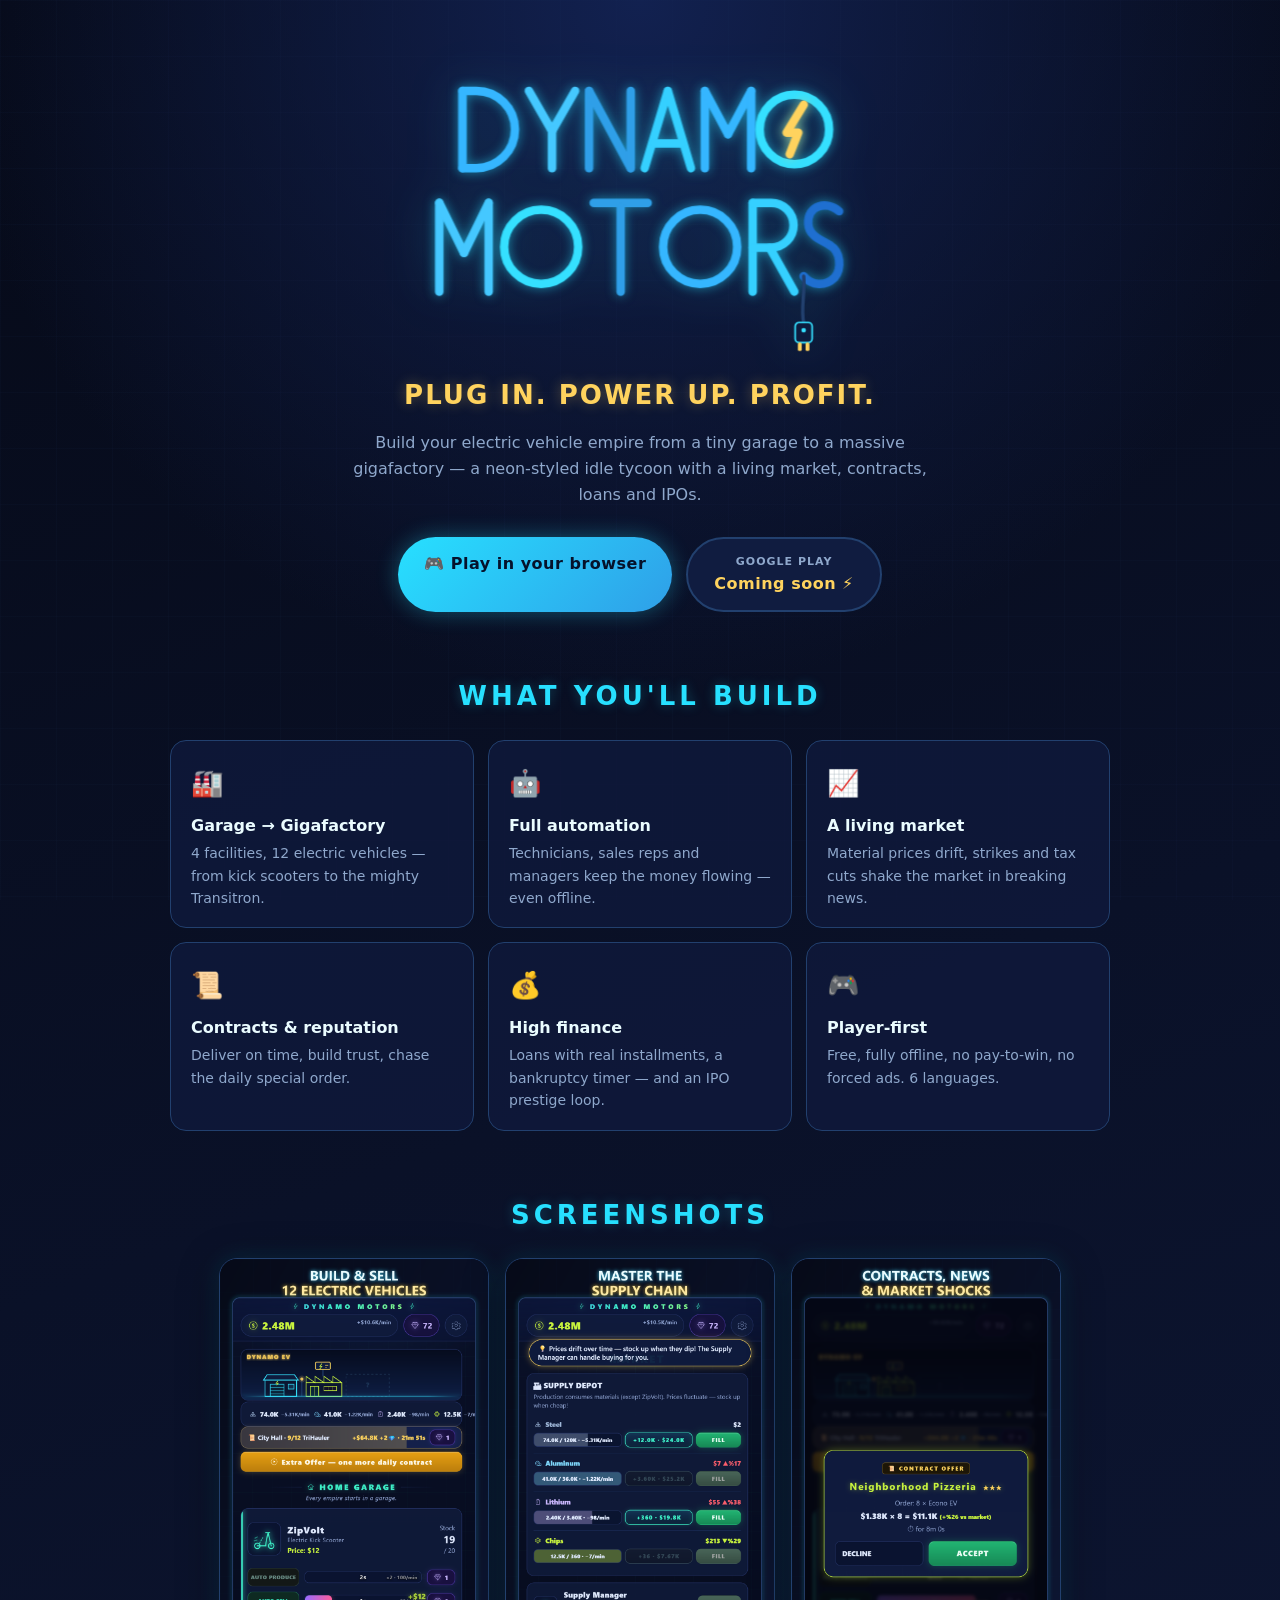
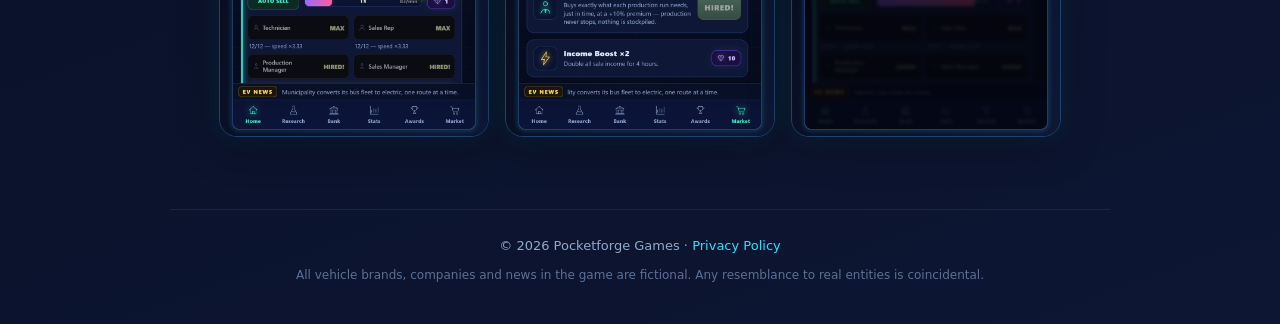
==== commit 3874aa8e: "Dynamo Motors tanitim sitesi: kok sayfa + /play oyun + privacy" ====
--- a/index.html
+++ b/index.html
@@ -1,89 +1,135 @@
 <!doctype html>
 <html lang="en">
-  <head>
-    <meta charset="UTF-8" />
-    <meta name="viewport" content="width=device-width, initial-scale=1.0, maximum-scale=1.0, user-scalable=no, viewport-fit=cover" />
-    <meta name="theme-color" content="#0a1128" />
-    <link rel="icon" href="./favicon.svg" type="image/svg+xml" />
-    <title>Dynamo Motors</title>
-    <script type="module" crossorigin src="./assets/index-pUpncizz.js"></script>
-    <link rel="stylesheet" crossorigin href="./assets/index-BoToTRF7.css">
-  </head>
-  <body>
-    <!-- Açılış: DYNAMO MOTORS logosunun HER tüpü ayrı floresan lamba gibi
-         dağınık sırayla pıtırdayarak yanar; şimşek DYNAMO'nun son O'sunun
-         içindedir (dinamo/bobin göndermesi); fiş, MOTORS'un S'sinin ucundan
-         kısa kabloyla sarkıp sallanır -->
-    <div id="boot">
-      <svg class="boot-logo" viewBox="15 0 570 420" xmlns="http://www.w3.org/2000/svg">
-        <g class="boot-off">
-          <path d="M70 40 V140"/><path d="M70 40 H88 A50 50 0 0 1 88 140 H70"/>
-          <path d="M156 40 L186 92"/><path d="M216 40 L186 92"/><path d="M186 92 V140"/>
-          <path d="M234 140 V40"/><path d="M234 40 L288 140"/><path d="M288 140 V40"/>
-          <path d="M306 140 L336 40"/><path d="M336 40 L366 140"/><path d="M318 108 H354"/>
-          <path d="M384 140 V40"/><path d="M384 40 L414 96"/><path d="M414 96 L444 40"/><path d="M444 40 V140"/>
-          <circle cx="500" cy="90" r="45"/>
-          <path d="M512 58 L490 94 H505 L494 122"/>
-          <path d="M40 300 V185"/><path d="M40 185 L72 250"/><path d="M72 250 L104 185"/><path d="M104 185 V300"/>
-          <circle cx="172" cy="242" r="48"/>
-          <path d="M240 185 H310"/><path d="M275 190 V300"/>
-          <circle cx="378" cy="242" r="48"/>
-          <path d="M446 300 V185"/><path d="M446 185 H470 A29 29 0 0 1 470 243 H446"/><path d="M468 243 L500 300"/>
-          <path d="M558 196 C542 182 517 188 518 212 C519 230 538 234 546 240"/>
-          <path d="M546 240 C560 248 562 270 552 282 C540 294 522 292 512 280"/>
-        </g>
-        <g class="boot-on">
-          <path style="color:#35b6ff" d="M70 40 V140"/>
-          <path style="color:#35b6ff" d="M70 40 H88 A50 50 0 0 1 88 140 H70"/>
-          <path style="color:#45c8ff" d="M156 40 L186 92"/>
-          <path style="color:#45c8ff" d="M216 40 L186 92"/>
-          <path style="color:#45c8ff" d="M186 92 V140"/>
-          <path style="color:#2f9fe8" d="M234 140 V40"/>
-          <path style="color:#2f9fe8" d="M234 40 L288 140"/>
-          <path style="color:#2f9fe8" d="M288 140 V40"/>
-          <path style="color:#35d0ff" d="M306 140 L336 40"/>
-          <path style="color:#35d0ff" d="M336 40 L366 140"/>
-          <path style="color:#35d0ff" d="M318 108 H354"/>
-          <path style="color:#35b6ff" d="M384 140 V40"/>
-          <path style="color:#35b6ff" d="M384 40 L414 96"/>
-          <path style="color:#35b6ff" d="M414 96 L444 40"/>
-          <path style="color:#35b6ff" d="M444 40 V140"/>
-          <circle style="color:#35e0ff" cx="500" cy="90" r="45"/>
-          <path style="color:#ffd35e" d="M512 58 L490 94 H505 L494 122"/>
-          <path style="color:#45c8ff" d="M40 300 V185"/>
-          <path style="color:#45c8ff" d="M40 185 L72 250"/>
-          <path style="color:#45c8ff" d="M72 250 L104 185"/>
-          <path style="color:#45c8ff" d="M104 185 V300"/>
-          <circle style="color:#35e0ff" cx="172" cy="242" r="48"/>
-          <path style="color:#2f9fe8" d="M240 185 H310"/>
-          <path style="color:#2f9fe8" d="M275 190 V300"/>
-          <circle style="color:#35b6ff" cx="378" cy="242" r="48"/>
-          <path style="color:#35d0ff" d="M446 300 V185"/>
-          <path style="color:#35d0ff" d="M446 185 H470 A29 29 0 0 1 470 243 H446"/>
-          <path style="color:#35d0ff" d="M468 243 L500 300"/>
-          <path style="color:#1f6fd0" d="M558 196 C542 182 517 188 518 212 C519 230 538 234 546 240"/>
-          <path style="color:#1f6fd0" d="M546 240 C560 248 562 270 552 282 C540 294 522 292 512 280"/>
-        </g>
-        <g class="boot-plug">
-          <path d="M512 280 C514 302 508 322 512 340" stroke="#22406e" stroke-width="4.5" fill="none" stroke-linecap="round"/>
-          <g transform="translate(512 340)">
-            <rect x="-11" y="0" width="22" height="26" rx="5" fill="#0e1c3e" stroke="#35e0ff" stroke-width="2.2"/>
-            <circle cx="0" cy="10" r="3" fill="#35e0ff" class="boot-led"/>
-            <rect x="-7.5" y="26" width="5" height="11" rx="2" fill="#ffd35e"/>
-            <rect x="2.5" y="26" width="5" height="11" rx="2" fill="#ffd35e"/>
-          </g>
-        </g>
-      </svg>
-      <div class="boot-sub">POCKETFORGE GAMES</div>
+<head>
+  <meta charset="UTF-8" />
+  <meta name="viewport" content="width=device-width, initial-scale=1.0" />
+  <meta name="description" content="Dynamo Motors — a neon-styled idle tycoon game. Build your electric vehicle empire from a tiny garage to a massive gigafactory. Free, offline-friendly, no forced ads." />
+  <meta property="og:title" content="Dynamo Motors — Idle EV Factory Game" />
+  <meta property="og:description" content="Build your electric vehicle empire from a garage to a gigafactory. Living market, contracts, IPOs — free and offline-friendly." />
+  <meta property="og:type" content="website" />
+  <meta name="theme-color" content="#0a1128" />
+  <link rel="icon" href="./play/favicon.svg" type="image/svg+xml" />
+  <title>Dynamo Motors — Idle EV Factory Game</title>
+  <style>
+    * { margin: 0; padding: 0; box-sizing: border-box; }
+    :root {
+      --bg: #0a1128; --bg2: #060a18; --panel: #0f1a3d;
+      --cyan: #27e0ff; --blue: #35b6ff; --gold: #ffd35e;
+      --text: #eafcff; --muted: #8fa8cc; --line: #22406e;
+    }
+    body {
+      font-family: 'Segoe UI', system-ui, sans-serif;
+      background:
+        radial-gradient(ellipse 90% 60% at 50% 0%, #122150 0%, transparent 60%),
+        linear-gradient(160deg, var(--bg2), var(--bg) 55%, #0d1633);
+      color: var(--text);
+      min-height: 100vh;
+      line-height: 1.6;
+    }
+    .grid-bg {
+      position: fixed; inset: 0; pointer-events: none; opacity: 0.5;
+      background-image:
+        linear-gradient(#2b3f6e22 1px, transparent 1px),
+        linear-gradient(90deg, #2b3f6e22 1px, transparent 1px);
+      background-size: 56px 56px;
+    }
+    main { position: relative; max-width: 980px; margin: 0 auto; padding: 48px 20px 32px; text-align: center; }
+    .logo { width: min(440px, 82vw); margin: 12px auto 4px; display: block; filter: drop-shadow(0 0 24px #27e0ff33); }
+    .tagline { font-size: clamp(18px, 3.4vw, 26px); font-weight: 700; letter-spacing: 2px; color: var(--gold); text-shadow: 0 0 14px #ffd35e55; margin-top: 6px; }
+    .sub { color: var(--muted); max-width: 620px; margin: 14px auto 0; font-size: 16px; }
+    .cta { display: flex; gap: 14px; justify-content: center; flex-wrap: wrap; margin: 30px 0 8px; }
+    .btn {
+      display: inline-block; padding: 14px 26px; border-radius: 999px;
+      font-weight: 800; font-size: 16px; letter-spacing: 0.5px;
+      text-decoration: none; transition: transform 0.15s, box-shadow 0.15s;
+    }
+    .btn:hover { transform: translateY(-2px); }
+    .btn-play { background: linear-gradient(135deg, #27e0ff, #2f9fe8); color: #05122b; box-shadow: 0 0 22px #27e0ff55; }
+    .btn-store { background: #101c40; color: var(--text); border: 2px solid var(--line); }
+    .btn-store small { display: block; font-weight: 600; font-size: 11px; color: var(--muted); letter-spacing: 1px; }
+    .soon { color: var(--gold); }
+    section { margin-top: 64px; }
+    h2 { font-size: 26px; letter-spacing: 4px; color: var(--cyan); text-shadow: 0 0 12px #27e0ff44; margin-bottom: 22px; }
+    .features { display: grid; grid-template-columns: repeat(auto-fit, minmax(250px, 1fr)); gap: 14px; text-align: left; }
+    .card {
+      background: #0f1a3dcc; border: 1px solid var(--line); border-radius: 16px; padding: 18px 20px;
+    }
+    .card b { color: var(--text); font-size: 16px; }
+    .card span { display: block; color: var(--muted); font-size: 14px; margin-top: 4px; }
+    .card .emo { font-size: 26px; display: block; margin-bottom: 8px; }
+    .shots { display: flex; gap: 16px; justify-content: center; flex-wrap: wrap; }
+    .shots img {
+      width: min(270px, 84vw); border-radius: 18px; border: 1px solid var(--line);
+      box-shadow: 0 8px 40px #00000066, 0 0 24px #27e0ff22;
+    }
+    footer { margin-top: 72px; padding: 26px 0 6px; border-top: 1px solid #16264d; color: var(--muted); font-size: 13px; }
+    footer a { color: var(--cyan); text-decoration: none; }
+    .fine { font-size: 12px; color: #5c6f96; margin-top: 10px; }
+  </style>
+</head>
+<body>
+  <div class="grid-bg"></div>
+  <main>
+    <!-- Neon tüp logo (oyunun açılış ekranıyla aynı) -->
+    <svg class="logo" viewBox="15 0 570 400" xmlns="http://www.w3.org/2000/svg" role="img" aria-label="Dynamo Motors">
+      <g fill="none" stroke-linecap="round" stroke-linejoin="round" stroke-width="11" style="filter: drop-shadow(0 0 7px #27e0ff88)">
+        <path stroke="#35b6ff" d="M70 40 V140"/><path stroke="#35b6ff" d="M70 40 H88 A50 50 0 0 1 88 140 H70"/>
+        <path stroke="#45c8ff" d="M156 40 L186 92"/><path stroke="#45c8ff" d="M216 40 L186 92"/><path stroke="#45c8ff" d="M186 92 V140"/>
+        <path stroke="#2f9fe8" d="M234 140 V40"/><path stroke="#2f9fe8" d="M234 40 L288 140"/><path stroke="#2f9fe8" d="M288 140 V40"/>
+        <path stroke="#35d0ff" d="M306 140 L336 40"/><path stroke="#35d0ff" d="M336 40 L366 140"/><path stroke="#35d0ff" d="M318 108 H354"/>
+        <path stroke="#35b6ff" d="M384 140 V40"/><path stroke="#35b6ff" d="M384 40 L414 96"/><path stroke="#35b6ff" d="M414 96 L444 40"/><path stroke="#35b6ff" d="M444 40 V140"/>
+        <circle stroke="#35e0ff" cx="500" cy="90" r="45"/>
+        <path stroke="#ffd35e" style="filter: drop-shadow(0 0 7px #ffd35e88)" d="M512 58 L490 94 H505 L494 122"/>
+        <path stroke="#45c8ff" d="M40 300 V185"/><path stroke="#45c8ff" d="M40 185 L72 250"/><path stroke="#45c8ff" d="M72 250 L104 185"/><path stroke="#45c8ff" d="M104 185 V300"/>
+        <circle stroke="#35e0ff" cx="172" cy="242" r="48"/>
+        <path stroke="#2f9fe8" d="M240 185 H310"/><path stroke="#2f9fe8" d="M275 190 V300"/>
+        <circle stroke="#35b6ff" cx="378" cy="242" r="48"/>
+        <path stroke="#35d0ff" d="M446 300 V185"/><path stroke="#35d0ff" d="M446 185 H470 A29 29 0 0 1 470 243 H446"/><path stroke="#35d0ff" d="M468 243 L500 300"/>
+        <path stroke="#1f6fd0" d="M558 196 C542 182 517 188 518 212 C519 230 538 234 546 240"/>
+        <path stroke="#1f6fd0" d="M546 240 C560 248 562 270 552 282 C540 294 522 292 512 280"/>
+      </g>
+      <path d="M512 280 C514 302 508 322 512 340" stroke="#22406e" stroke-width="4.5" fill="none" stroke-linecap="round"/>
+      <g transform="translate(512 340)">
+        <rect x="-11" y="0" width="22" height="26" rx="5" fill="#0e1c3e" stroke="#35e0ff" stroke-width="2.2"/>
+        <circle cx="0" cy="10" r="3" fill="#35e0ff"/>
+        <rect x="-7.5" y="26" width="5" height="11" rx="2" fill="#ffd35e"/>
+        <rect x="2.5" y="26" width="5" height="11" rx="2" fill="#ffd35e"/>
+      </g>
+    </svg>
+
+    <div class="tagline">PLUG IN. POWER UP. PROFIT.</div>
+    <p class="sub">Build your electric vehicle empire from a tiny garage to a massive gigafactory — a neon-styled idle tycoon with a living market, contracts, loans and IPOs.</p>
+
+    <div class="cta">
+      <a class="btn btn-play" href="./play/">🎮 Play in your browser</a>
+      <a class="btn btn-store" href="#"><small>GOOGLE PLAY</small><span class="soon">Coming soon ⚡</span></a>
     </div>
-    <div id="app">
-      <header id="hud"></header>
-      <div id="eventbar"></div>
-      <div id="debtbar"></div>
-      <main id="content"></main>
-      <div id="ticker"></div>
-      <nav id="tabbar"></nav>
-    </div>
-    <div id="toasts"></div>
-  </body>
+
+    <section>
+      <h2>WHAT YOU'LL BUILD</h2>
+      <div class="features">
+        <div class="card"><span class="emo">🏭</span><b>Garage → Gigafactory</b><span>4 facilities, 12 electric vehicles — from kick scooters to the mighty Transitron.</span></div>
+        <div class="card"><span class="emo">🤖</span><b>Full automation</b><span>Technicians, sales reps and managers keep the money flowing — even offline.</span></div>
+        <div class="card"><span class="emo">📈</span><b>A living market</b><span>Material prices drift, strikes and tax cuts shake the market in breaking news.</span></div>
+        <div class="card"><span class="emo">📜</span><b>Contracts &amp; reputation</b><span>Deliver on time, build trust, chase the daily special order.</span></div>
+        <div class="card"><span class="emo">💰</span><b>High finance</b><span>Loans with real installments, a bankruptcy timer — and an IPO prestige loop.</span></div>
+        <div class="card"><span class="emo">🎮</span><b>Player-first</b><span>Free, fully offline, no pay-to-win, no forced ads. 6 languages.</span></div>
+      </div>
+    </section>
+
+    <section>
+      <h2>SCREENSHOTS</h2>
+      <div class="shots">
+        <img src="./assets/shot1.png" alt="Home garage with production lines" loading="lazy" />
+        <img src="./assets/shot2.png" alt="Supply depot market" loading="lazy" />
+        <img src="./assets/shot3.png" alt="Breaking news market event" loading="lazy" />
+      </div>
+    </section>
+
+    <footer>
+      <div>© 2026 Pocketforge Games · <a href="./privacy.html">Privacy Policy</a></div>
+      <div class="fine">All vehicle brands, companies and news in the game are fictional. Any resemblance to real entities is coincidental.</div>
+    </footer>
+  </main>
+</body>
 </html>
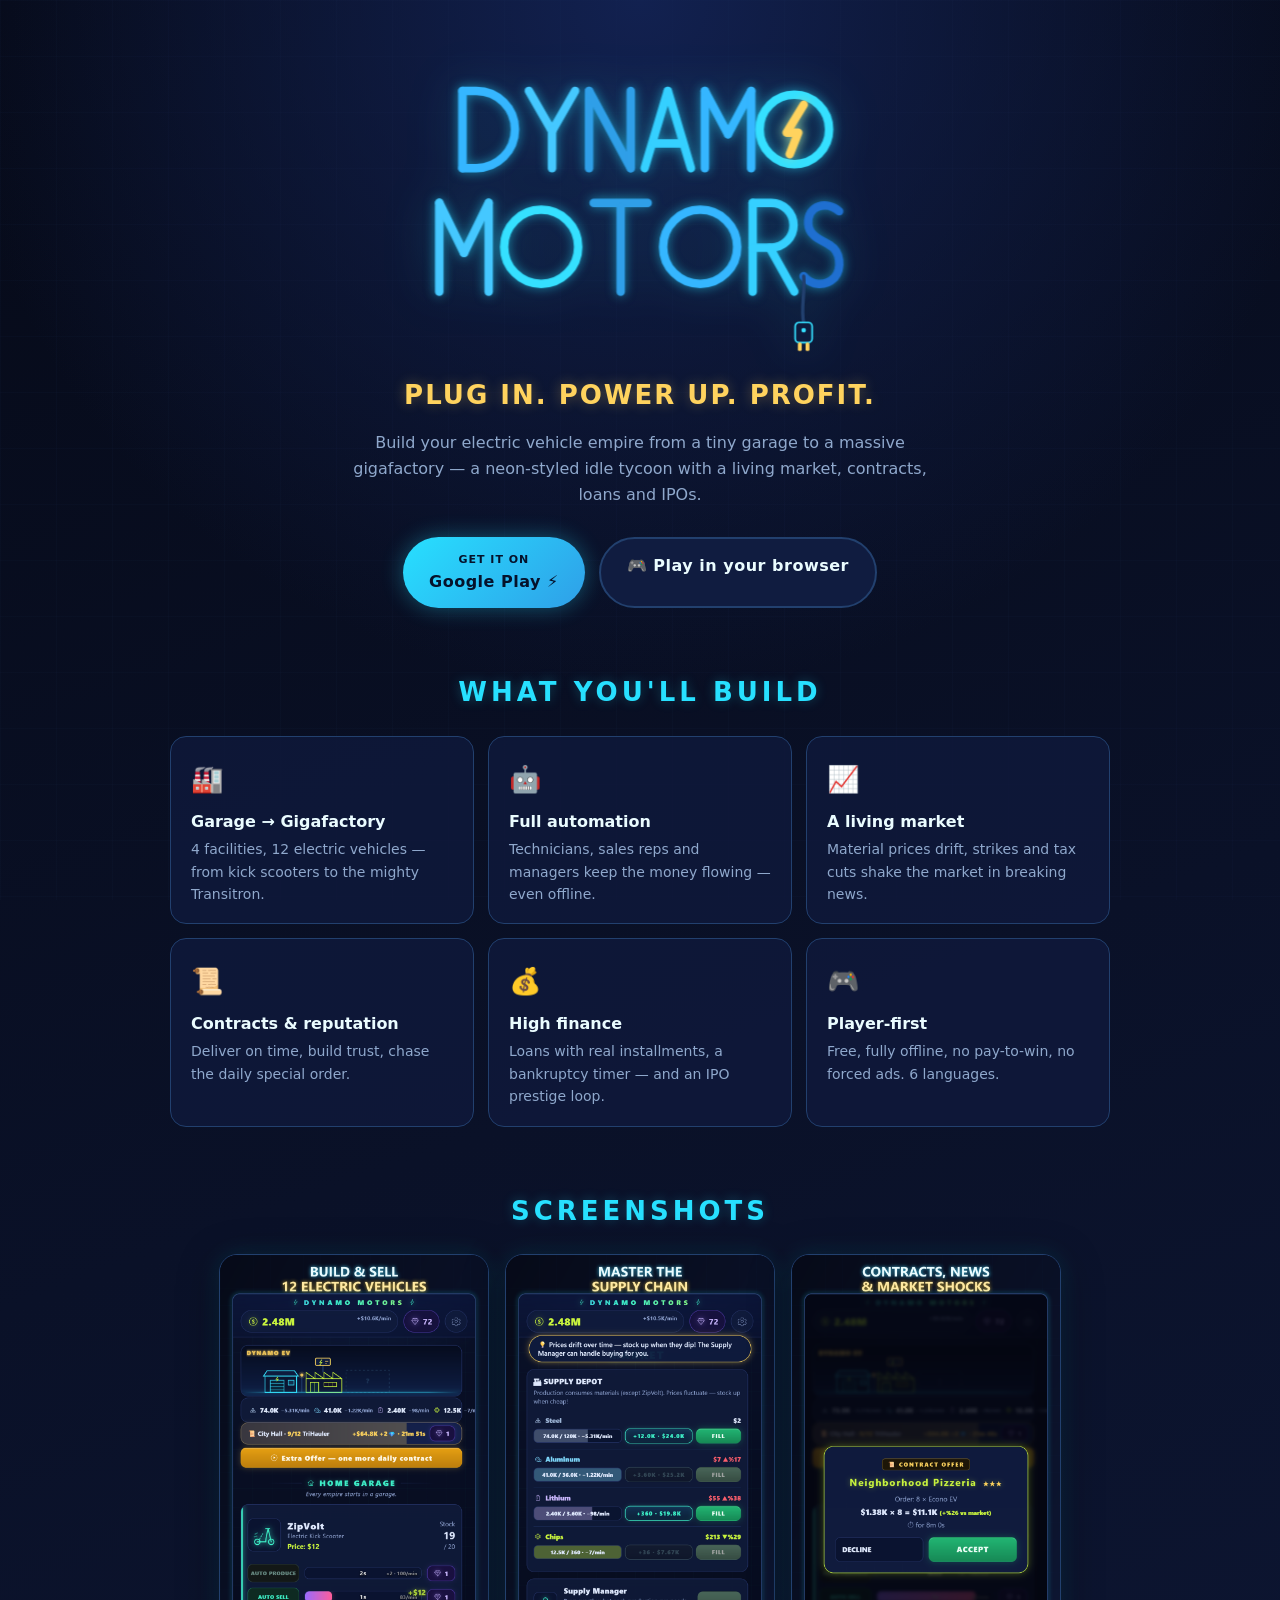
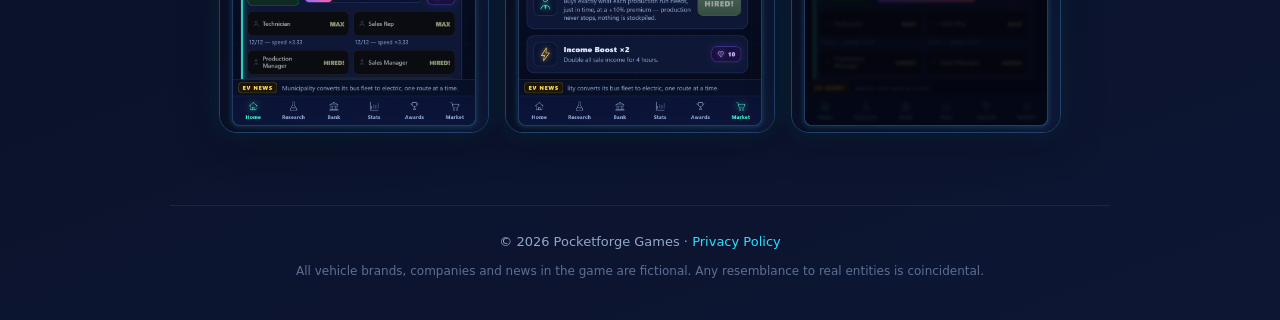
==== commit eed7e4d7: "Lansman: Google Play dugmesi eklendi" ====
--- a/index.html
+++ b/index.html
@@ -101,8 +101,8 @@
     <p class="sub">Build your electric vehicle empire from a tiny garage to a massive gigafactory — a neon-styled idle tycoon with a living market, contracts, loans and IPOs.</p>
 
     <div class="cta">
-      <a class="btn btn-play" href="./play/">🎮 Play in your browser</a>
-      <a class="btn btn-store" href="#"><small>GOOGLE PLAY</small><span class="soon">Coming soon ⚡</span></a>
+      <a class="btn btn-play" href="https://play.google.com/store/apps/details?id=com.pocketforge.volttycoon"><small style="display:block;font-size:11px;letter-spacing:1px;font-weight:600">GET IT ON</small>Google Play ⚡</a>
+      <a class="btn btn-store" href="./play/">🎮 Play in your browser</a>
     </div>
 
     <section>
